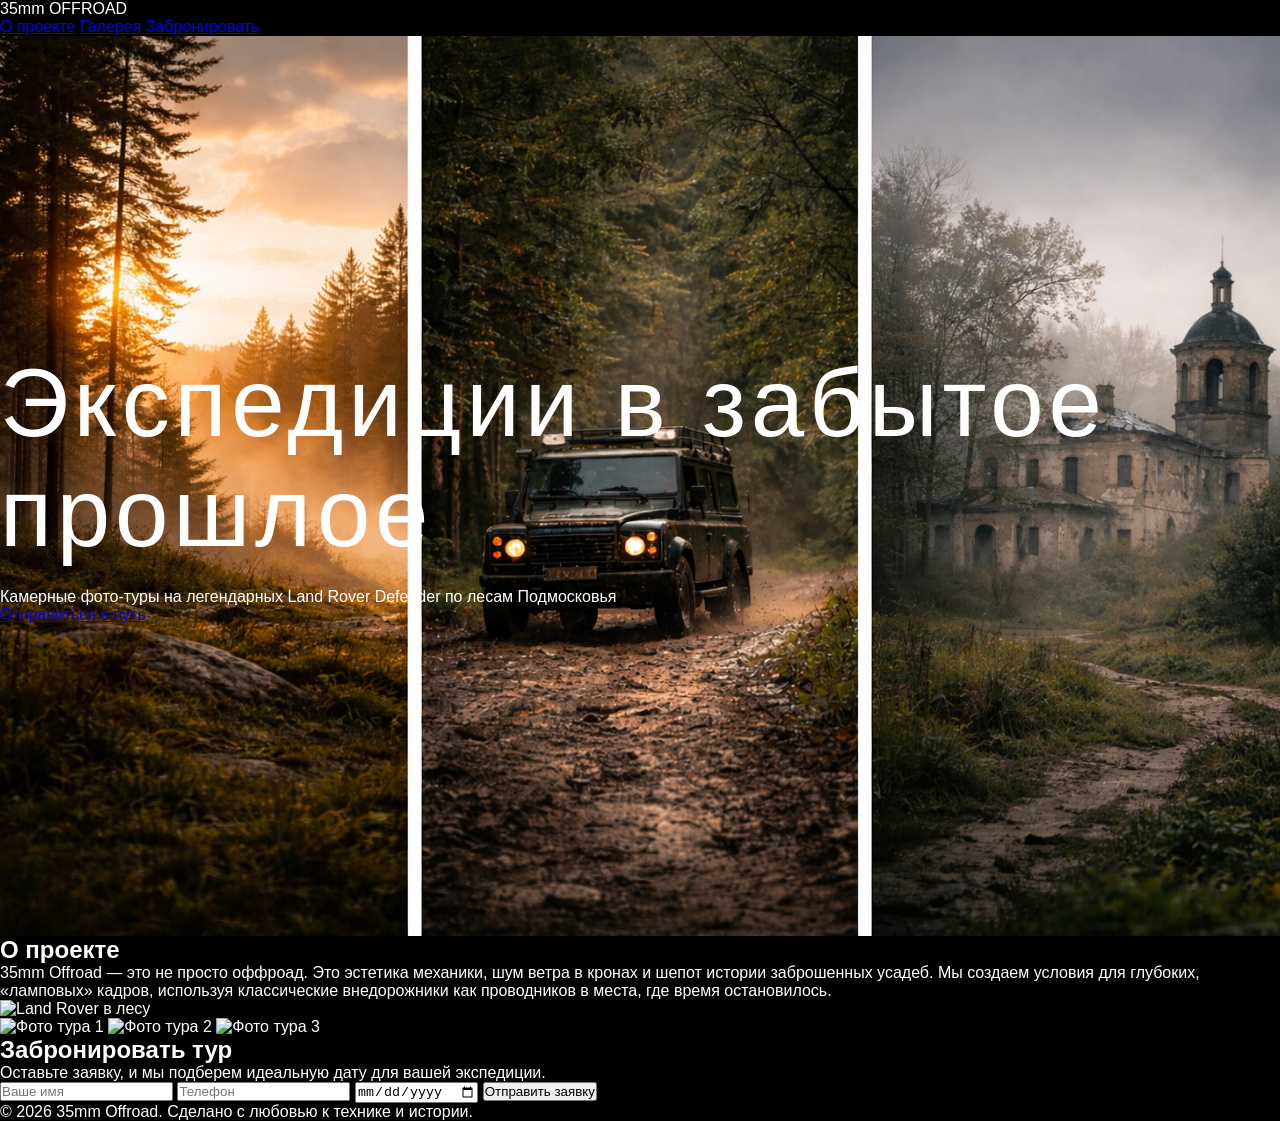
==== index.html @ 2b7187cc "Update index.html" ====
<!DOCTYPE html>
<html lang="ru">
<head>
    <meta charset="UTF-8">
    <meta name="viewport" content="width=device-width, initial-scale=1.0">
    <title>35mm Offroad — Камерные фото-экспедиции на Land Rover</title>
    <meta name="description" content="Уникальные фото-туры по заброшенным достопримечательностям Подмосковья на легендарных Land Rover Defender. Ламповые поездки и эстетика 35мм.">
    <meta name="keywords" content="джип-тур, Подмосковье, Land Rover Defender, фотосессия на природе, заброшенные усадьбы, 35mm offroad">
    <link rel="stylesheet" href="style.css">
    <link href="https://fonts.googleapis.com/css2?family=Playfair+Display:wght@700&family=Montserrat:wght@300;400;600&display=swap" rel="stylesheet">
</head>
<body>

    <header>
        <div class="logo">35mm OFFROAD</div>
        <nav>
            <a href="#about">О проекте</a>
            <a href="#gallery">Галерея</a>
            <a href="#booking" class="btn-small">Забронировать</a>
        </nav>
    </header>

    <section class="hero">
        <div class="clouds"></div>
        <div class="hero-content">
            <h1>Экспедиции в забытое прошлое</h1>
            <p>Камерные фото-туры на легендарных Land Rover Defender по лесам Подмосковья</p>
            <a href="#booking" class="btn-main">Отправиться в путь</a>
        </div>
    </section>

    <section id="about" class="about">
        <div class="container">
            <div class="about-text">
                <h2>О проекте</h2>
                <p>35mm Offroad — это не просто оффроад. Это эстетика механики, шум ветра в кронах и шепот истории заброшенных усадеб. Мы создаем условия для глубоких, «ламповых» кадров, используя классические внедорожники как проводников в места, где время остановилось.</p>
            </div>
            <div class="about-img">
                <img src="img/about.jpg" alt="Land Rover в лесу">
            </div>
        </div>
    </section>

    <section id="gallery" class="gallery">
        <img src="img/gallery1.jpg" alt="Фото тура 1">
        <img src="img/gallery2.jpg" alt="Фото тура 2">
        <img src="img/gallery3.jpg" alt="Фото тура 3">
    </section>

    <section id="booking" class="booking">
        <div class="booking-card">
            <h2>Забронировать тур</h2>
            <p>Оставьте заявку, и мы подберем идеальную дату для вашей экспедиции.</p>
            
            <form action="https://formsubmit.co/Defworks@mail.ru" method="POST">
                <input type="text" name="name" placeholder="Ваше имя" required>
                <input type="tel" name="phone" placeholder="Телефон" required>
                <input type="date" name="date" required>
                <button type="submit" class="btn-main">Отправить заявку</button>
            </form>
        </div>
    </section>

    <footer>
        <p>&copy; 2026 35mm Offroad. Сделано с любовью к технике и истории.</p>
    </footer>

</body>
</html>
---- style.css ----
* {
  margin: 0;
  padding: 0;
  box-sizing: border-box;
}

body {
  font-family: 'Inter', sans-serif;
  color: #fff;
  background: #000;
}

/* HERO */

.hero {
  position: relative;
  height: 100vh;
  background: url("hero.jpg") center / cover no-repeat;
  display: flex;
  align-items: center;
  justify-content: center;
  overflow: hidden;
}

/* затемнение + атмосфера */
.overlay {
  position: absolute;
  inset: 0;
  background: linear-gradient(
    to top,
    rgba(0,0,0,0.55),
    rgba(0,0,0,0.15)
  );
}

/* контент */

.content {
  position: relative;
  text-align: center;
  max-width: 800px;
  padding: 20px;
  animation: fadeIn 1.8s ease forwards;
}

h1 {
  font-size: clamp(48px, 8vw, 96px);
  font-weight: 400;
  letter-spacing: 0.05em;
  margin-bottom: 20px;
}

.subtitle {
  font-size: 18px;
  line-height: 1.5;
  opacity: 0.9;
  margin-bottom: 16px;
}

.micro {
  font-size: 14px;
  opacity: 0.75;
  letter-spacing: 0.05em;
  margin-bottom: 40px;
}

/* кнопка */

.btn {
  display: inline-block;
  padding: 14px 32px;
  border: 1px solid rgba(255,255,255,0.6);
  color: #fff;
  text-decoration: none;
  letter-spacing: 0.1em;
  font-size: 12px;
  transition: all 0.3s ease;
}

.btn:hover {
  background: #fff;
  color: #000;
}

/* анимации */

@keyframes fadeIn {
  from {
    opacity: 0;
    transform: translateY(12px);
  }
  to {
    opacity: 1;
    transform: translateY(0);
  }
}
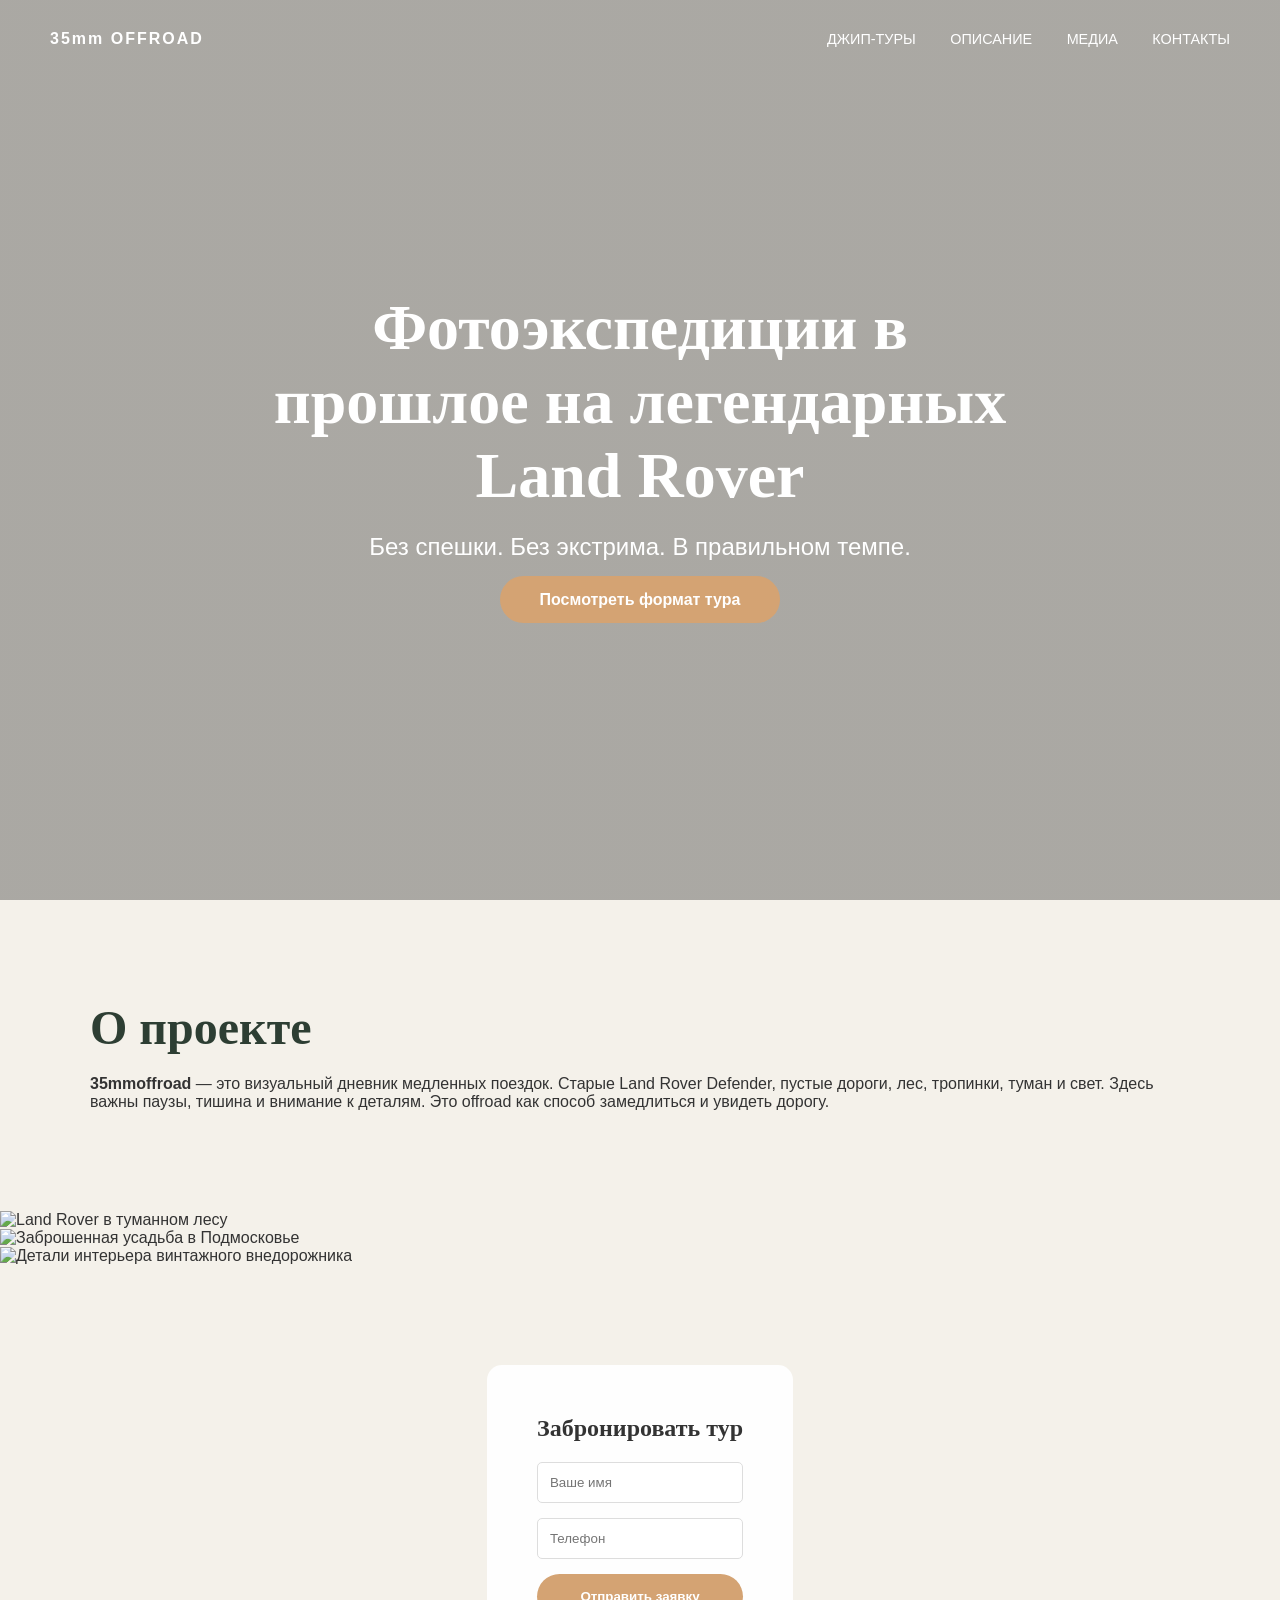
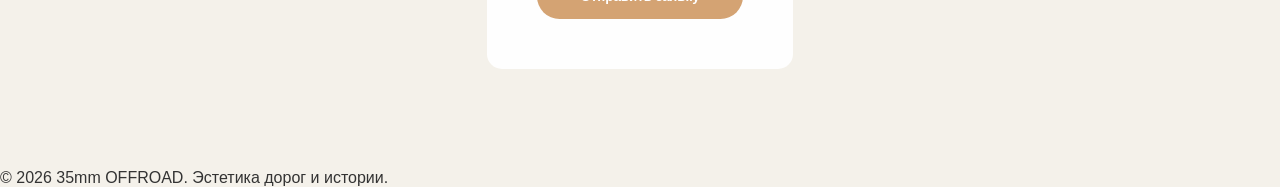
==== commit 8a4ad8f9: "Update index.html" ====
--- a/index.html
+++ b/index.html
@@ -3,9 +3,11 @@
 <head>
     <meta charset="UTF-8">
     <meta name="viewport" content="width=device-width, initial-scale=1.0">
-    <title>35mm Offroad — Камерные фото-экспедиции на Land Rover</title>
-    <meta name="description" content="Уникальные фото-туры по заброшенным достопримечательностям Подмосковья на легендарных Land Rover Defender. Ламповые поездки и эстетика 35мм.">
-    <meta name="keywords" content="джип-тур, Подмосковье, Land Rover Defender, фотосессия на природе, заброшенные усадьбы, 35mm offroad">
+    
+    <title>35mm Offroad — Авторские джип-туры и фотосессии в Подмосковье</title>
+    <meta name="description" content="Камерные путешествия на легендарных Land Rover Defender. Фото-экспедиции в прошлое, тишина и эстетика 35мм. Забронируйте свой тур.">
+    <meta name="keywords" content="джип-туры, Land Rover Defender, фотосессия на природе, заброшенные усадьбы, Подмосковье, 35mm offroad">
+    
     <link rel="stylesheet" href="style.css">
     <link href="https://fonts.googleapis.com/css2?family=Playfair+Display:wght@700&family=Montserrat:wght@300;400;600&display=swap" rel="stylesheet">
 </head>
@@ -14,55 +16,53 @@
     <header>
         <div class="logo">35mm OFFROAD</div>
         <nav>
-            <a href="#about">О проекте</a>
-            <a href="#gallery">Галерея</a>
-            <a href="#booking" class="btn-small">Забронировать</a>
+            <a href="#tours">Джип-туры</a>
+            <a href="#about">Описание</a>
+            <a href="#media">Медиа</a>
+            <a href="#contacts" class="btn-nav">Контакты</a>
         </nav>
     </header>
 
-    <section class="hero">
-        <div class="clouds"></div>
-        <div class="hero-content">
-            <h1>Экспедиции в забытое прошлое</h1>
-            <p>Камерные фото-туры на легендарных Land Rover Defender по лесам Подмосковья</p>
-            <a href="#booking" class="btn-main">Отправиться в путь</a>
-        </div>
-    </section>
+    <main>
+        <section id="tours" class="hero">
+            <div class="hero-content">
+                <h1>Фотоэкспедиции в прошлое на легендарных Land Rover</h1>
+                <p>Без спешки. Без экстрима. В правильном темпе.</p>
+                <a href="#contacts" class="btn-main">Посмотреть формат тура</a>
+            </div>
+        </section>
 
-    <section id="about" class="about">
-        <div class="container">
-            <div class="about-text">
-                <h2>О проекте</h2>
-                <p>35mm Offroad — это не просто оффроад. Это эстетика механики, шум ветра в кронах и шепот истории заброшенных усадеб. Мы создаем условия для глубоких, «ламповых» кадров, используя классические внедорожники как проводников в места, где время остановилось.</p>
+        <section id="about" class="about">
+            <div class="container">
+                <div class="about-text">
+                    <h2>О проекте</h2>
+                    <p><strong>35mmoffroad</strong> — это визуальный дневник медленных поездок. Старые Land Rover Defender, пустые дороги, лес, тропинки, туман и свет. Здесь важны паузы, тишина и внимание к деталям. Это offroad как способ замедлиться и увидеть дорогу.</p>
+                </div>
             </div>
-            <div class="about-img">
-                <img src="img/about.jpg" alt="Land Rover в лесу">
+        </section>
+
+        <section id="media" class="gallery">
+            <div class="film-strip">
+                <div class="frame"><img src="img/gallery1.jpg" alt="Land Rover в туманном лесу"></div>
+                <div class="frame"><img src="img/gallery2.jpg" alt="Заброшенная усадьба в Подмосковье"></div>
+                <div class="frame"><img src="img/gallery3.jpg" alt="Детали интерьера винтажного внедорожника"></div>
             </div>
-        </div>
-    </section>
+        </section>
 
-    <section id="gallery" class="gallery">
-        <img src="img/gallery1.jpg" alt="Фото тура 1">
-        <img src="img/gallery2.jpg" alt="Фото тура 2">
-        <img src="img/gallery3.jpg" alt="Фото тура 3">
-    </section>
-
-    <section id="booking" class="booking">
-        <div class="booking-card">
-            <h2>Забронировать тур</h2>
-            <p>Оставьте заявку, и мы подберем идеальную дату для вашей экспедиции.</p>
-            
-            <form action="https://formsubmit.co/Defworks@mail.ru" method="POST">
-                <input type="text" name="name" placeholder="Ваше имя" required>
-                <input type="tel" name="phone" placeholder="Телефон" required>
-                <input type="date" name="date" required>
-                <button type="submit" class="btn-main">Отправить заявку</button>
-            </form>
-        </div>
-    </section>
+        <section id="contacts" class="booking">
+            <div class="booking-card">
+                <h2>Забронировать тур</h2>
+                <form action="https://formsubmit.co/Defworks@mail.ru" method="POST">
+                    <input type="text" name="name" placeholder="Ваше имя" required>
+                    <input type="tel" name="phone" placeholder="Телефон" required>
+                    <button type="submit" class="btn-main">Отправить заявку</button>
+                </form>
+            </div>
+        </section>
+    </main>
 
     <footer>
-        <p>&copy; 2026 35mm Offroad. Сделано с любовью к технике и истории.</p>
+        <p>&copy; 2026 35mm OFFROAD. Эстетика дорог и истории.</p>
     </footer>
 
 </body>
--- a/style.css
+++ b/style.css
@@ -1,96 +1,97 @@
-* {
-  margin: 0;
-  padding: 0;
-  box-sizing: border-box;
+:root {
+    --dark-green: #2d3e33;
+    --gold: #d4a373;
+    --light-beige: #f4f1ea;
+    --text-color: #333;
 }
 
-body {
-  font-family: 'Inter', sans-serif;
-  color: #fff;
-  background: #000;
+* { margin: 0; padding: 0; box-sizing: border-box; }
+body { font-family: 'Montserrat', sans-serif; color: var(--text-color); background: var(--light-beige); scroll-behavior: smooth; }
+
+h1, h2 { font-family: 'Playfair Display', serif; }
+
+/* Анимация облаков */
+@keyframes moveClouds {
+    from { background-position: 0 0; }
+    to { background-position: 1000px 0; }
 }
 
-/* HERO */
-
+/* Hero Section */
 .hero {
-  position: relative;
-  height: 100vh;
-  background: url("hero.jpg") center / cover no-repeat;
-  display: flex;
-  align-items: center;
-  justify-content: center;
-  overflow: hidden;
+    height: 100vh;
+    background: linear-gradient(rgba(0,0,0,0.3), rgba(0,0,0,0.3)), url('img/hero.jpg') no-repeat center center/cover;
+    display: flex;
+    align-items: center;
+    justify-content: center;
+    text-align: center;
+    color: white;
+    position: relative;
+    overflow: hidden;
 }
 
-/* затемнение + атмосфера */
-.overlay {
-  position: absolute;
-  inset: 0;
-  background: linear-gradient(
-    to top,
-    rgba(0,0,0,0.55),
-    rgba(0,0,0,0.15)
-  );
+.clouds {
+    position: absolute;
+    top: 0; left: 0; width: 100%; height: 100%;
+    background: url('https://www.transparenttextures.com/patterns/clouds.png') repeat;
+    opacity: 0.3;
+    animation: moveClouds 60s linear infinite;
 }
 
-/* контент */
+.hero-content { z-index: 2; max-width: 800px; padding: 20px; }
+.hero h1 { font-size: 4rem; margin-bottom: 20px; }
+.hero p { font-size: 1.5rem; margin-bottom: 30px; font-weight: 300; }
 
-.content {
-  position: relative;
-  text-align: center;
-  max-width: 800px;
-  padding: 20px;
-  animation: fadeIn 1.8s ease forwards;
+/* Кнопки */
+.btn-main {
+    background: var(--gold);
+    color: white;
+    padding: 15px 40px;
+    text-decoration: none;
+    border-radius: 50px;
+    font-weight: 600;
+    transition: 0.3s;
+    border: none;
+    cursor: pointer;
 }
+.btn-main:hover { background: #bc8a5f; transform: translateY(-3px); }
 
-h1 {
-  font-size: clamp(48px, 8vw, 96px);
-  font-weight: 400;
-  letter-spacing: 0.05em;
-  margin-bottom: 20px;
+/* О проекте */
+.about { padding: 100px 20px; }
+.container { max-width: 1100px; margin: auto; display: flex; align-items: center; gap: 50px; }
+.about-text { flex: 1; }
+.about-text h2 { font-size: 3rem; margin-bottom: 20px; color: var(--dark-green); }
+.about-img img { width: 100%; border-radius: 10px; box-shadow: 0 20px 40px rgba(0,0,0,0.1); }
+
+/* Галерея без рамок */
+.gallery { display: flex; flex-wrap: wrap; }
+.gallery img { width: 33.33%; height: 400px; object-fit: cover; transition: 0.5s; filter: grayscale(20%); }
+.gallery img:hover { filter: grayscale(0%); transform: scale(1.02); z-index: 10; }
+
+/* Бронирование */
+.booking { 
+    padding: 100px 20px; 
+    background: url('img/hero.jpg') no-repeat center center/cover; 
+    display: flex; justify-content: center;
 }
+.booking-card { 
+    background: rgba(255, 255, 255, 0.95); 
+    padding: 50px; 
+    border-radius: 15px; 
+    max-width: 500px; 
+    text-align: center;
+}
+form { display: flex; flex-direction: column; gap: 15px; margin-top: 20px; }
+input { padding: 12px; border: 1px solid #ddd; border-radius: 5px; font-family: inherit; }
 
-.subtitle {
-  font-size: 18px;
-  line-height: 1.5;
-  opacity: 0.9;
-  margin-bottom: 16px;
+header {
+    position: absolute; top: 0; width: 100%; padding: 30px 50px;
+    display: flex; justify-content: space-between; align-items: center; z-index: 100;
 }
+header .logo { font-weight: 700; color: white; letter-spacing: 2px; }
+header nav a { color: white; text-decoration: none; margin-left: 30px; font-size: 0.9rem; text-transform: uppercase; }
 
-.micro {
-  font-size: 14px;
-  opacity: 0.75;
-  letter-spacing: 0.05em;
-  margin-bottom: 40px;
+@media (max-width: 768px) {
+    .container { flex-direction: column; }
+    .gallery img { width: 100%; }
+    .hero h1 { font-size: 2.5rem; }
 }
-
-/* кнопка */
-
-.btn {
-  display: inline-block;
-  padding: 14px 32px;
-  border: 1px solid rgba(255,255,255,0.6);
-  color: #fff;
-  text-decoration: none;
-  letter-spacing: 0.1em;
-  font-size: 12px;
-  transition: all 0.3s ease;
-}
-
-.btn:hover {
-  background: #fff;
-  color: #000;
-}
-
-/* анимации */
-
-@keyframes fadeIn {
-  from {
-    opacity: 0;
-    transform: translateY(12px);
-  }
-  to {
-    opacity: 1;
-    transform: translateY(0);
-  }
-}
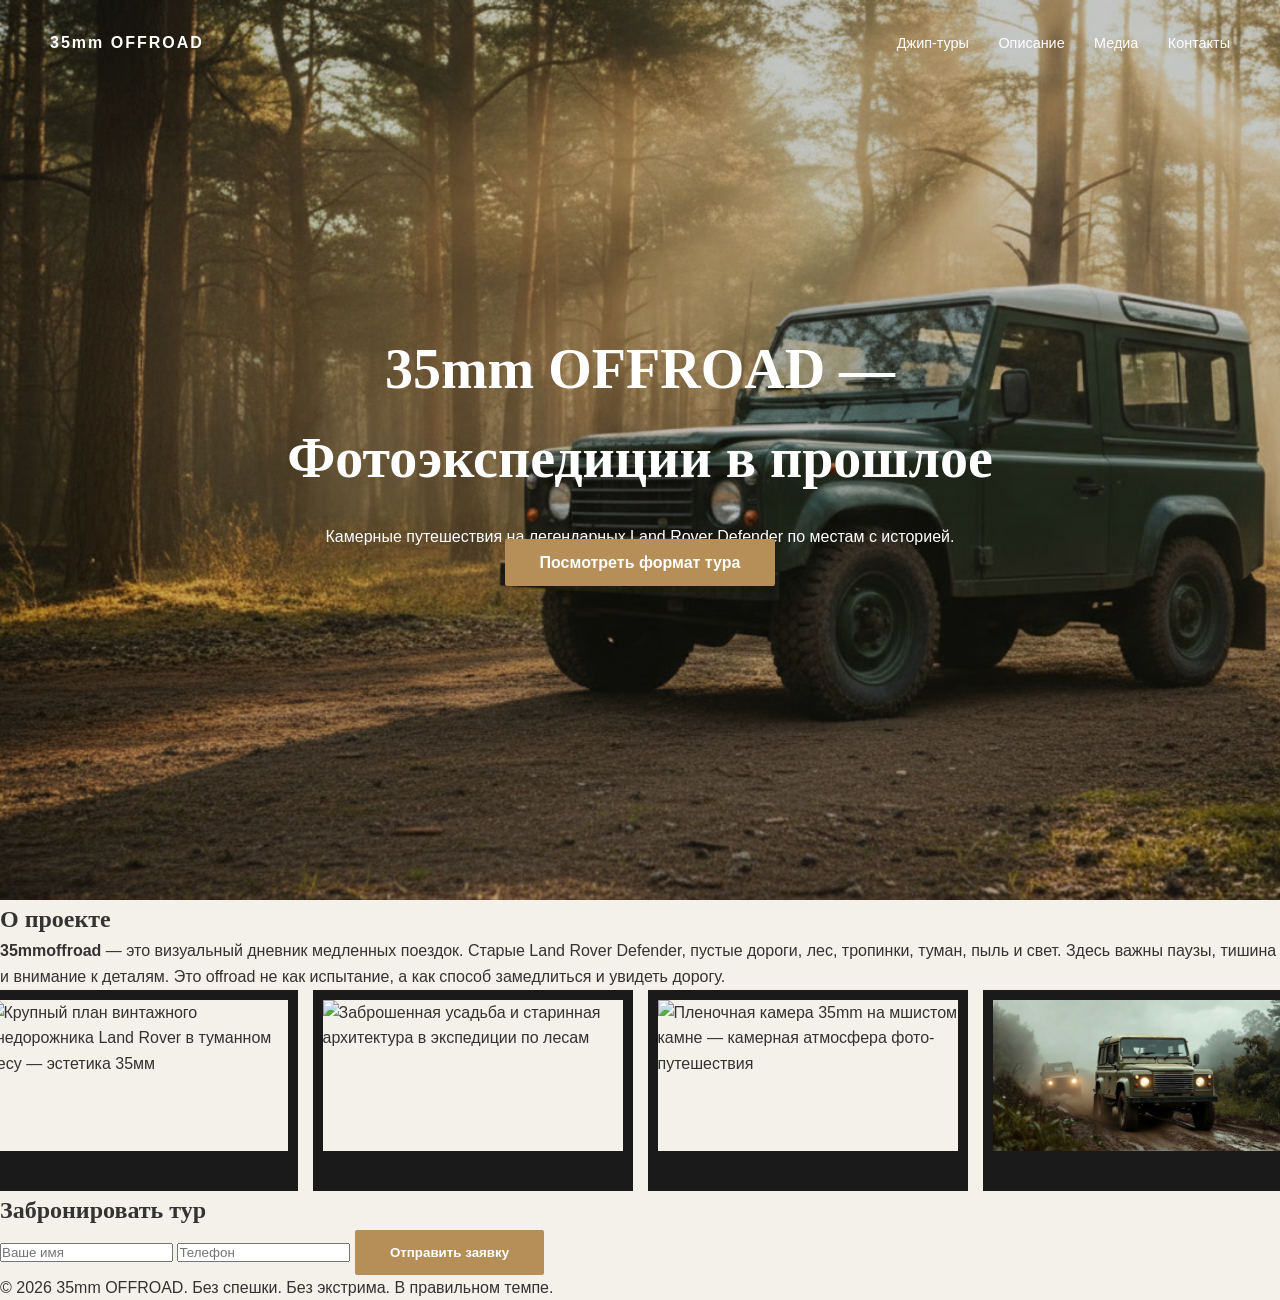
==== commit 9528e790: "Update index.html" ====
--- a/index.html
+++ b/index.html
@@ -4,12 +4,12 @@
     <meta charset="UTF-8">
     <meta name="viewport" content="width=device-width, initial-scale=1.0">
     
-    <title>35mm Offroad — Авторские джип-туры и фотосессии в Подмосковье</title>
-    <meta name="description" content="Камерные путешествия на легендарных Land Rover Defender. Фото-экспедиции в прошлое, тишина и эстетика 35мм. Забронируйте свой тур.">
-    <meta name="keywords" content="джип-туры, Land Rover Defender, фотосессия на природе, заброшенные усадьбы, Подмосковье, 35mm offroad">
+    <title>35mm OFFROAD — Авторские фото-экспедиции на Land Rover в Подмосковье</title>
+    <meta name="description" content="Уникальные джип-туры на классических Land Rover Defender. Исследуйте заброшенные усадьбы и леса Подмосковья в эстетике 35мм. Без экстрима, только тишина и история.">
+    <meta name="keywords" content="джип-тур, Land Rover Defender, фотосессия на природе, 35mm offroad, заброшенные места Подмосковья, экспедиция">
     
+    <link href="https://fonts.googleapis.com/css2?family=Playfair+Display:wght@700&family=Montserrat:wght@300;400;600&display=swap" rel="stylesheet">
     <link rel="stylesheet" href="style.css">
-    <link href="https://fonts.googleapis.com/css2?family=Playfair+Display:wght@700&family=Montserrat:wght@300;400;600&display=swap" rel="stylesheet">
 </head>
 <body>
 
@@ -25,9 +25,10 @@
 
     <main>
         <section id="tours" class="hero">
+            <div class="hero-overlay"></div>
             <div class="hero-content">
-                <h1>Фотоэкспедиции в прошлое на легендарных Land Rover</h1>
-                <p>Без спешки. Без экстрима. В правильном темпе.</p>
+                <h1>35mm OFFROAD — Фотоэкспедиции в прошлое</h1>
+                <p>Камерные путешествия на легендарных Land Rover Defender по местам с историей.</p>
                 <a href="#contacts" class="btn-main">Посмотреть формат тура</a>
             </div>
         </section>
@@ -36,16 +37,25 @@
             <div class="container">
                 <div class="about-text">
                     <h2>О проекте</h2>
-                    <p><strong>35mmoffroad</strong> — это визуальный дневник медленных поездок. Старые Land Rover Defender, пустые дороги, лес, тропинки, туман и свет. Здесь важны паузы, тишина и внимание к деталям. Это offroad как способ замедлиться и увидеть дорогу.</p>
+                    <p><strong>35mmoffroad</strong> — это визуальный дневник медленных поездок. Старые Land Rover Defender, пустые дороги, лес, тропинки, туман, пыль и свет. Здесь важны паузы, тишина и внимание к деталям. Это offroad не как испытание, а как способ замедлиться и увидеть дорогу.</p>
                 </div>
             </div>
         </section>
 
-        <section id="media" class="gallery">
+        <section id="media" class="gallery-section">
             <div class="film-strip">
-                <div class="frame"><img src="img/gallery1.jpg" alt="Land Rover в туманном лесу"></div>
-                <div class="frame"><img src="img/gallery2.jpg" alt="Заброшенная усадьба в Подмосковье"></div>
-                <div class="frame"><img src="img/gallery3.jpg" alt="Детали интерьера винтажного внедорожника"></div>
+                <div class="frame">
+                    <img src="img/gallery1.jpg" alt="Крупный план винтажного внедорожника Land Rover в туманном лесу — эстетика 35мм">
+                </div>
+                <div class="frame">
+                    <img src="img/gallery2.jpg" alt="Заброшенная усадьба и старинная архитектура в экспедиции по лесам">
+                </div>
+                <div class="frame">
+                    <img src="img/gallery3.jpg" alt="Пленочная камера 35mm на мшистом камне — камерная атмосфера фото-путешествия">
+                </div>
+                <div class="frame">
+                    <img src="img/gallery4.jpg" alt="Экспедиционный Land Rover Defender на фоне руин старой церкви">
+                </div>
             </div>
         </section>
 
@@ -62,7 +72,7 @@
     </main>
 
     <footer>
-        <p>&copy; 2026 35mm OFFROAD. Эстетика дорог и истории.</p>
+        <p>&copy; 2026 35mm OFFROAD. Без спешки. Без экстрима. В правильном темпе.</p>
     </footer>
 
 </body>
--- a/style.css
+++ b/style.css
@@ -1,97 +1,56 @@
 :root {
     --dark-green: #2d3e33;
-    --gold: #d4a373;
-    --light-beige: #f4f1ea;
-    --text-color: #333;
+    --gold: #b58e58;
+    --beige: #f4f1ea;
 }
 
 * { margin: 0; padding: 0; box-sizing: border-box; }
-body { font-family: 'Montserrat', sans-serif; color: var(--text-color); background: var(--light-beige); scroll-behavior: smooth; }
+body { font-family: 'Montserrat', sans-serif; background: var(--beige); color: #333; line-height: 1.6; }
 
 h1, h2 { font-family: 'Playfair Display', serif; }
 
-/* Анимация облаков */
-@keyframes moveClouds {
-    from { background-position: 0 0; }
-    to { background-position: 1000px 0; }
+/* Шапка */
+header {
+    padding: 30px 50px;
+    display: flex; justify-content: space-between; align-items: center;
+    position: absolute; width: 100%; z-index: 10;
 }
+header .logo { color: white; font-weight: 700; letter-spacing: 2px; }
+nav a { color: white; text-decoration: none; margin-left: 25px; font-size: 0.9rem; transition: 0.3s; }
+nav a:hover { color: var(--gold); }
 
-/* Hero Section */
+/* Главный экран */
 .hero {
     height: 100vh;
-    background: linear-gradient(rgba(0,0,0,0.3), rgba(0,0,0,0.3)), url('img/hero.jpg') no-repeat center center/cover;
-    display: flex;
-    align-items: center;
-    justify-content: center;
-    text-align: center;
-    color: white;
-    position: relative;
-    overflow: hidden;
+    background: linear-gradient(rgba(0,0,0,0.2), rgba(0,0,0,0.2)), url('img/hero.jpg') no-repeat center center/cover;
+    display: flex; align-items: center; justify-content: center;
+    text-align: center; color: white;
 }
+.hero h1 { font-size: 3.5rem; max-width: 800px; margin-bottom: 20px; animation: fadeIn 2s ease-in; }
 
-.clouds {
-    position: absolute;
-    top: 0; left: 0; width: 100%; height: 100%;
-    background: url('https://www.transparenttextures.com/patterns/clouds.png') repeat;
-    opacity: 0.3;
-    animation: moveClouds 60s linear infinite;
+/* Анимация появления */
+@keyframes fadeIn {
+    from { opacity: 0; transform: translateY(20px); }
+    to { opacity: 1; transform: translateY(0); }
 }
-
-.hero-content { z-index: 2; max-width: 800px; padding: 20px; }
-.hero h1 { font-size: 4rem; margin-bottom: 20px; }
-.hero p { font-size: 1.5rem; margin-bottom: 30px; font-weight: 300; }
 
 /* Кнопки */
 .btn-main {
     background: var(--gold);
-    color: white;
-    padding: 15px 40px;
-    text-decoration: none;
-    border-radius: 50px;
-    font-weight: 600;
-    transition: 0.3s;
-    border: none;
-    cursor: pointer;
+    padding: 15px 35px;
+    color: white; text-decoration: none;
+    border-radius: 2px; font-weight: 600;
+    transition: 0.3s; border: none; cursor: pointer;
 }
-.btn-main:hover { background: #bc8a5f; transform: translateY(-3px); }
+.btn-main:hover { background: #967445; box-shadow: 0 5px 15px rgba(0,0,0,0.2); }
 
-/* О проекте */
-.about { padding: 100px 20px; }
-.container { max-width: 1100px; margin: auto; display: flex; align-items: center; gap: 50px; }
-.about-text { flex: 1; }
-.about-text h2 { font-size: 3rem; margin-bottom: 20px; color: var(--dark-green); }
-.about-img img { width: 100%; border-radius: 10px; box-shadow: 0 20px 40px rgba(0,0,0,0.1); }
-
-/* Галерея без рамок */
-.gallery { display: flex; flex-wrap: wrap; }
-.gallery img { width: 33.33%; height: 400px; object-fit: cover; transition: 0.5s; filter: grayscale(20%); }
-.gallery img:hover { filter: grayscale(0%); transform: scale(1.02); z-index: 10; }
-
-/* Бронирование */
-.booking { 
-    padding: 100px 20px; 
-    background: url('img/hero.jpg') no-repeat center center/cover; 
-    display: flex; justify-content: center;
+/* Галерея-пленка */
+.gallery { padding: 80px 0; background: #e8e4da; overflow-x: auto; }
+.film-strip { display: flex; justify-content: center; gap: 15px; }
+.frame { 
+    border: 10px solid #1a1a1a; 
+    border-bottom: 40px solid #1a1a1a; 
+    transition: 0.5s;
 }
-.booking-card { 
-    background: rgba(255, 255, 255, 0.95); 
-    padding: 50px; 
-    border-radius: 15px; 
-    max-width: 500px; 
-    text-align: center;
-}
-form { display: flex; flex-direction: column; gap: 15px; margin-top: 20px; }
-input { padding: 12px; border: 1px solid #ddd; border-radius: 5px; font-family: inherit; }
-
-header {
-    position: absolute; top: 0; width: 100%; padding: 30px 50px;
-    display: flex; justify-content: space-between; align-items: center; z-index: 100;
-}
-header .logo { font-weight: 700; color: white; letter-spacing: 2px; }
-header nav a { color: white; text-decoration: none; margin-left: 30px; font-size: 0.9rem; text-transform: uppercase; }
-
-@media (max-width: 768px) {
-    .container { flex-direction: column; }
-    .gallery img { width: 100%; }
-    .hero h1 { font-size: 2.5rem; }
-}
+.frame:hover { transform: scale(1.05) rotate(1deg); }
+.frame img { width: 300px; display: block; }
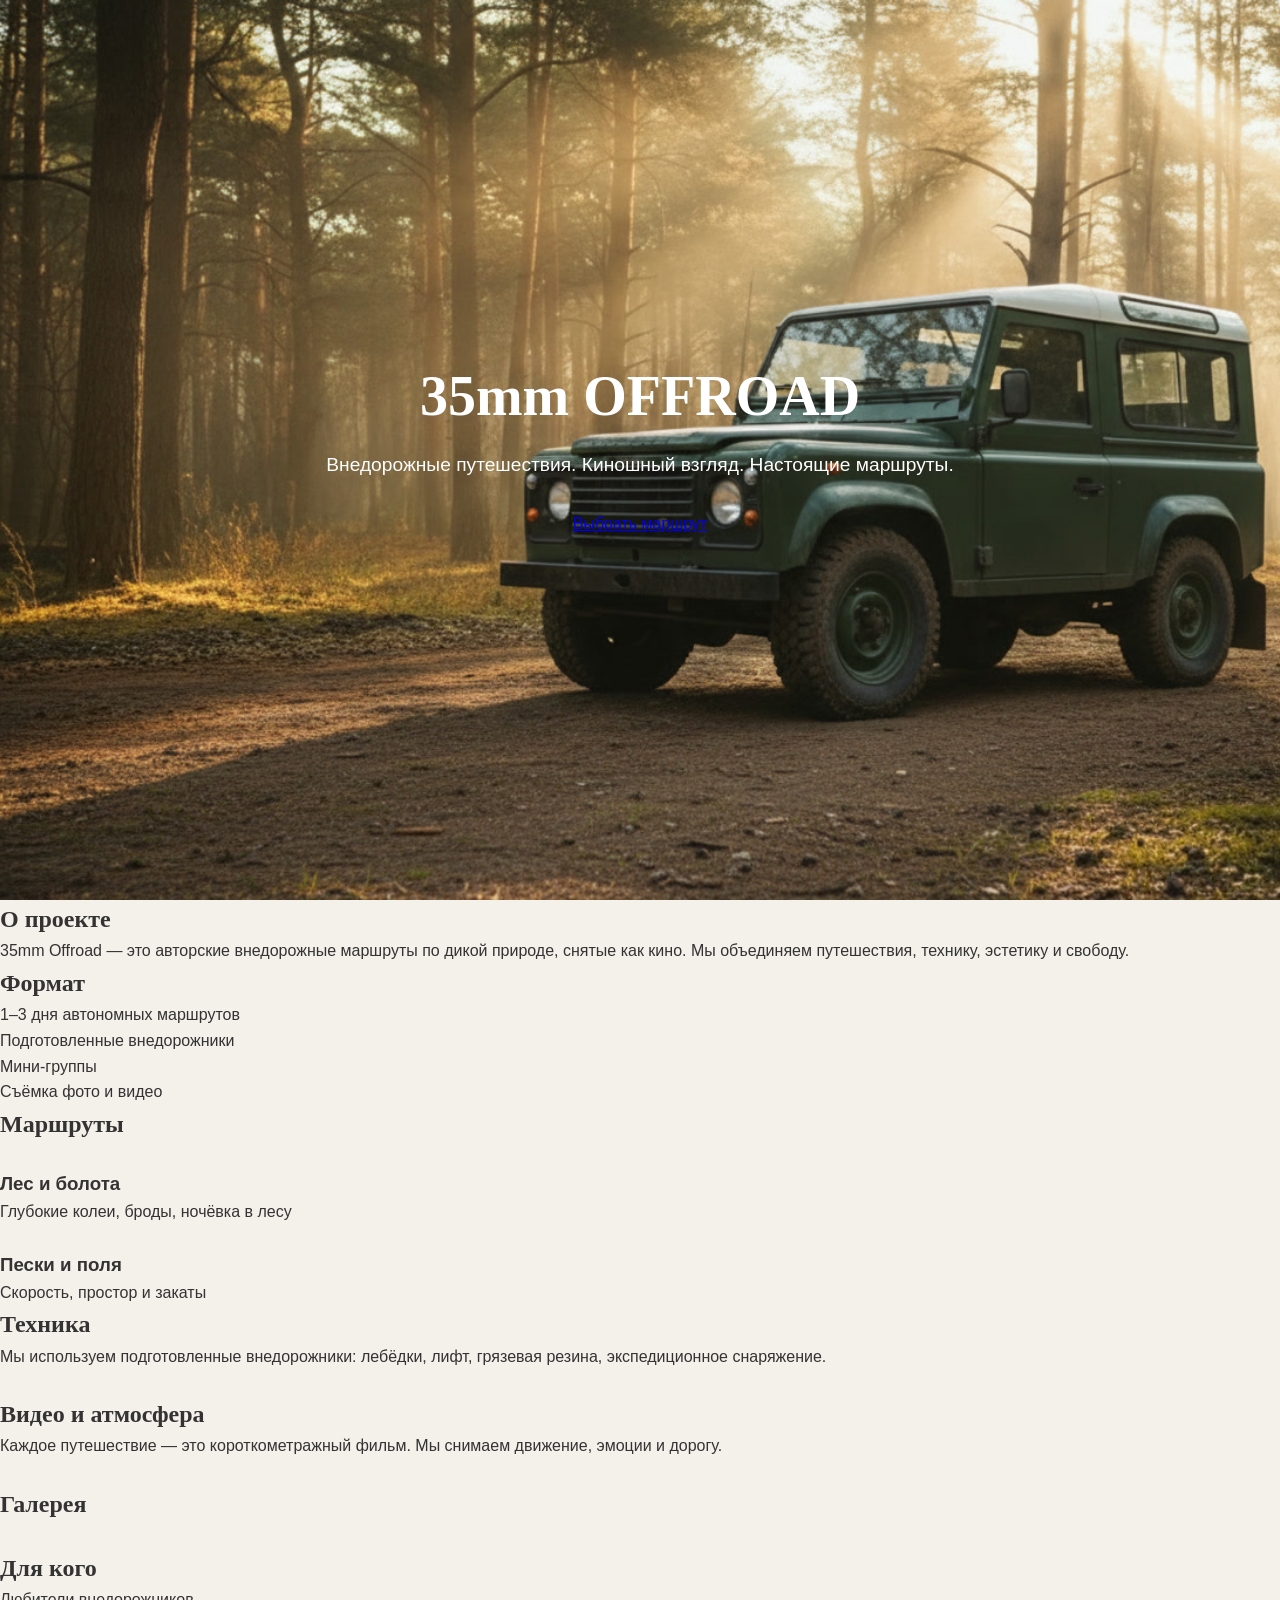
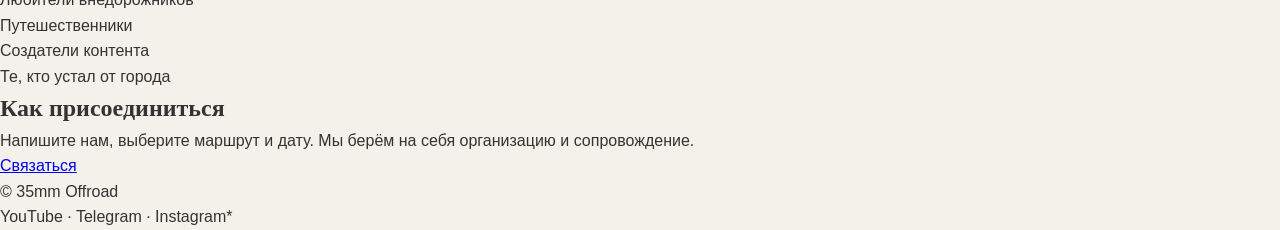
==== commit 3171cb88: "1 Update index.html" ====
--- a/index.html
+++ b/index.html
@@ -2,78 +2,116 @@
 <html lang="ru">
 <head>
     <meta charset="UTF-8">
+    <title>35mm Offroad</title>
     <meta name="viewport" content="width=device-width, initial-scale=1.0">
-    
-    <title>35mm OFFROAD — Авторские фото-экспедиции на Land Rover в Подмосковье</title>
-    <meta name="description" content="Уникальные джип-туры на классических Land Rover Defender. Исследуйте заброшенные усадьбы и леса Подмосковья в эстетике 35мм. Без экстрима, только тишина и история.">
-    <meta name="keywords" content="джип-тур, Land Rover Defender, фотосессия на природе, 35mm offroad, заброшенные места Подмосковья, экспедиция">
-    
-    <link href="https://fonts.googleapis.com/css2?family=Playfair+Display:wght@700&family=Montserrat:wght@300;400;600&display=swap" rel="stylesheet">
     <link rel="stylesheet" href="style.css">
 </head>
 <body>
 
-    <header>
-        <div class="logo">35mm OFFROAD</div>
-        <nav>
-            <a href="#tours">Джип-туры</a>
-            <a href="#about">Описание</a>
-            <a href="#media">Медиа</a>
-            <a href="#contacts" class="btn-nav">Контакты</a>
-        </nav>
-    </header>
+<!-- 1. Hero -->
+<section class="hero">
+    <div class="overlay">
+        <h1>35mm OFFROAD</h1>
+        <p>Внедорожные путешествия. Киношный взгляд. Настоящие маршруты.</p>
+        <a href="#tours" class="btn">Выбрать маршрут</a>
+    </div>
+</section>
 
-    <main>
-        <section id="tours" class="hero">
-            <div class="hero-overlay"></div>
-            <div class="hero-content">
-                <h1>35mm OFFROAD — Фотоэкспедиции в прошлое</h1>
-                <p>Камерные путешествия на легендарных Land Rover Defender по местам с историей.</p>
-                <a href="#contacts" class="btn-main">Посмотреть формат тура</a>
-            </div>
-        </section>
+<!-- 2. О проекте -->
+<section class="section about">
+    <div class="content">
+        <h2>О проекте</h2>
+        <p>
+            35mm Offroad — это авторские внедорожные маршруты по дикой природе,
+            снятые как кино. Мы объединяем путешествия, технику, эстетику и свободу.
+        </p>
+    </div>
+</section>
 
-        <section id="about" class="about">
-            <div class="container">
-                <div class="about-text">
-                    <h2>О проекте</h2>
-                    <p><strong>35mmoffroad</strong> — это визуальный дневник медленных поездок. Старые Land Rover Defender, пустые дороги, лес, тропинки, туман, пыль и свет. Здесь важны паузы, тишина и внимание к деталям. Это offroad не как испытание, а как способ замедлиться и увидеть дорогу.</p>
-                </div>
-            </div>
-        </section>
+<!-- 3. Формат путешествий -->
+<section class="section format">
+    <h2>Формат</h2>
+    <div class="cards">
+        <div class="card">1–3 дня автономных маршрутов</div>
+        <div class="card">Подготовленные внедорожники</div>
+        <div class="card">Мини-группы</div>
+        <div class="card">Съёмка фото и видео</div>
+    </div>
+</section>
 
-        <section id="media" class="gallery-section">
-            <div class="film-strip">
-                <div class="frame">
-                    <img src="img/gallery1.jpg" alt="Крупный план винтажного внедорожника Land Rover в туманном лесу — эстетика 35мм">
-                </div>
-                <div class="frame">
-                    <img src="img/gallery2.jpg" alt="Заброшенная усадьба и старинная архитектура в экспедиции по лесам">
-                </div>
-                <div class="frame">
-                    <img src="img/gallery3.jpg" alt="Пленочная камера 35mm на мшистом камне — камерная атмосфера фото-путешествия">
-                </div>
-                <div class="frame">
-                    <img src="img/gallery4.jpg" alt="Экспедиционный Land Rover Defender на фоне руин старой церкви">
-                </div>
-            </div>
-        </section>
+<!-- 4. Маршруты -->
+<section class="section tours" id="tours">
+    <h2>Маршруты</h2>
+    <div class="cards">
+        <div class="card image-card">
+            <img src="images/tour1.jpg" alt="">
+            <h3>Лес и болота</h3>
+            <p>Глубокие колеи, броды, ночёвка в лесу</p>
+        </div>
+        <div class="card image-card">
+            <img src="images/tour2.jpg" alt="">
+            <h3>Пески и поля</h3>
+            <p>Скорость, простор и закаты</p>
+        </div>
+    </div>
+</section>
 
-        <section id="contacts" class="booking">
-            <div class="booking-card">
-                <h2>Забронировать тур</h2>
-                <form action="https://formsubmit.co/Defworks@mail.ru" method="POST">
-                    <input type="text" name="name" placeholder="Ваше имя" required>
-                    <input type="tel" name="phone" placeholder="Телефон" required>
-                    <button type="submit" class="btn-main">Отправить заявку</button>
-                </form>
-            </div>
-        </section>
-    </main>
+<!-- 5. Техника -->
+<section class="section gear">
+    <h2>Техника</h2>
+    <p>
+        Мы используем подготовленные внедорожники: лебёдки, лифт,
+        грязевая резина, экспедиционное снаряжение.
+    </p>
+    <img src="images/gear.jpg" alt="">
+</section>
 
-    <footer>
-        <p>&copy; 2026 35mm OFFROAD. Без спешки. Без экстрима. В правильном темпе.</p>
-    </footer>
+<!-- 6. Видео -->
+<section class="section video">
+    <h2>Видео и атмосфера</h2>
+    <p>
+        Каждое путешествие — это короткометражный фильм.
+        Мы снимаем движение, эмоции и дорогу.
+    </p>
+    <img src="images/video.jpg" alt="">
+</section>
+
+<!-- 7. Галерея -->
+<section class="section gallery">
+    <h2>Галерея</h2>
+    <div class="gallery-grid">
+        <img src="images/gallery1.jpg" alt="">
+        <img src="images/gallery2.jpg" alt="">
+        <img src="images/gallery3.jpg" alt="">
+    </div>
+</section>
+
+<!-- 8. Для кого -->
+<section class="section audience">
+    <h2>Для кого</h2>
+    <ul>
+        <li>Любители внедорожников</li>
+        <li>Путешественники</li>
+        <li>Создатели контента</li>
+        <li>Те, кто устал от города</li>
+    </ul>
+</section>
+
+<!-- 9. Как присоединиться -->
+<section class="section join">
+    <h2>Как присоединиться</h2>
+    <p>
+        Напишите нам, выберите маршрут и дату.
+        Мы берём на себя организацию и сопровождение.
+    </p>
+    <a href="#" class="btn">Связаться</a>
+</section>
+
+<!-- 10. Футер -->
+<footer class="footer">
+    <p>© 35mm Offroad</p>
+    <p>YouTube · Telegram · Instagram*</p>
+</footer>
 
 </body>
 </html>
--- a/style.css
+++ b/style.css
@@ -5,52 +5,126 @@
 }
 
 * { margin: 0; padding: 0; box-sizing: border-box; }
-body { font-family: 'Montserrat', sans-serif; background: var(--beige); color: #333; line-height: 1.6; }
+body { 
+    font-family: 'Montserrat', sans-serif; 
+    background: var(--beige); 
+    color: #333; 
+    line-height: 1.6; 
+    overflow-x: hidden;
+}
 
 h1, h2 { font-family: 'Playfair Display', serif; }
 
-/* Шапка */
+/* Исправленная шапка */
 header {
-    padding: 30px 50px;
-    display: flex; justify-content: space-between; align-items: center;
-    position: absolute; width: 100%; z-index: 10;
+    position: fixed; /* Чтобы меню не уезжало */
+    top: 0;
+    width: 100%;
+    padding: 25px 50px;
+    display: flex;
+    justify-content: space-between;
+    align-items: center;
+    z-index: 1000; /* Самый верхний слой */
+    background: linear-gradient(to bottom, rgba(0,0,0,0.6), transparent);
 }
-header .logo { color: white; font-weight: 700; letter-spacing: 2px; }
-nav a { color: white; text-decoration: none; margin-left: 25px; font-size: 0.9rem; transition: 0.3s; }
+
+header .logo { color: white; font-weight: 700; letter-spacing: 2px; font-size: 1.2rem; }
+
+nav a { 
+    color: white; 
+    text-decoration: none; 
+    margin-left: 20px; 
+    font-size: 0.85rem; 
+    text-transform: uppercase;
+    transition: 0.3s;
+}
+
 nav a:hover { color: var(--gold); }
 
-/* Главный экран */
+/* Исправленный Hero-блок */
 .hero {
     height: 100vh;
-    background: linear-gradient(rgba(0,0,0,0.2), rgba(0,0,0,0.2)), url('img/hero.jpg') no-repeat center center/cover;
-    display: flex; align-items: center; justify-content: center;
-    text-align: center; color: white;
-}
-.hero h1 { font-size: 3.5rem; max-width: 800px; margin-bottom: 20px; animation: fadeIn 2s ease-in; }
-
-/* Анимация появления */
-@keyframes fadeIn {
-    from { opacity: 0; transform: translateY(20px); }
-    to { opacity: 1; transform: translateY(0); }
+    position: relative;
+    display: flex;
+    align-items: center;
+    justify-content: center;
+    text-align: center;
+    color: white;
+    background: url('img/hero.jpg') no-repeat center center/cover;
 }
 
-/* Кнопки */
+/* Затемнение фона, чтобы текст читался лучше */
+.hero-overlay {
+    position: absolute;
+    top: 0; left: 0; width: 100%; height: 100%;
+    background: rgba(0, 0, 0, 0.3);
+}
+
+.hero-content {
+    position: relative;
+    z-index: 10;
+    padding: 0 20px;
+    margin-top: 50px; /* Отступ от шапки */
+}
+
+.hero h1 { font-size: 3.5rem; margin-bottom: 20px; line-height: 1.2; }
+.hero p { font-size: 1.2rem; font-weight: 300; margin-bottom: 30px; }
+
+/* Галерея */
+.gallery-section { padding: 100px 0; background: #e0ddd5; }
+.film-strip { 
+    display: flex; 
+    justify-content: center; 
+    gap: 20px; 
+    flex-wrap: wrap; /* Чтобы на мобильных не ломалось */
+    padding: 20px;
+}
+
+.frame {
+    background: #1a1a1a;
+    padding: 10px 10px 40px 10px;
+    box-shadow: 0 10px 30px rgba(0,0,0,0.3);
+}
+
+.frame img { width: 320px; height: 220px; object-fit: cover; display: block; }
+
+/* Секция Бронирования */
+.booking {
+    padding: 120px 20px;
+    background: linear-gradient(rgba(0,0,0,0.4), rgba(0,0,0,0.4)), url('img/hero.jpg') no-repeat center center/cover;
+    display: flex; justify-content: center;
+}
+
+.booking-card {
+    background: rgba(255, 255, 255, 0.95);
+    padding: 50px;
+    max-width: 450px;
+    width: 100%;
+    text-align: center;
+    border-radius: 4px;
+}
+
+.booking-card h2 { color: var(--dark-green); margin-bottom: 20px; }
+
+form { display: flex; flex-direction: column; gap: 15px; }
+input { padding: 12px; border: 1px solid #ccc; font-family: inherit; }
+
 .btn-main {
     background: var(--gold);
-    padding: 15px 35px;
-    color: white; text-decoration: none;
-    border-radius: 2px; font-weight: 600;
-    transition: 0.3s; border: none; cursor: pointer;
+    color: white;
+    padding: 16px 32px;
+    border: none;
+    text-decoration: none;
+    font-weight: 600;
+    cursor: pointer;
+    transition: 0.3s;
 }
-.btn-main:hover { background: #967445; box-shadow: 0 5px 15px rgba(0,0,0,0.2); }
 
-/* Галерея-пленка */
-.gallery { padding: 80px 0; background: #e8e4da; overflow-x: auto; }
-.film-strip { display: flex; justify-content: center; gap: 15px; }
-.frame { 
-    border: 10px solid #1a1a1a; 
-    border-bottom: 40px solid #1a1a1a; 
-    transition: 0.5s;
+.btn-main:hover { background: #967445; transform: translateY(-2px); }
+
+/* Адаптивность для мобилок */
+@media (max-width: 768px) {
+    header { padding: 20px; flex-direction: column; gap: 15px; }
+    .hero h1 { font-size: 2.2rem; }
+    .frame img { width: 100%; height: auto; }
 }
-.frame:hover { transform: scale(1.05) rotate(1deg); }
-.frame img { width: 300px; display: block; }
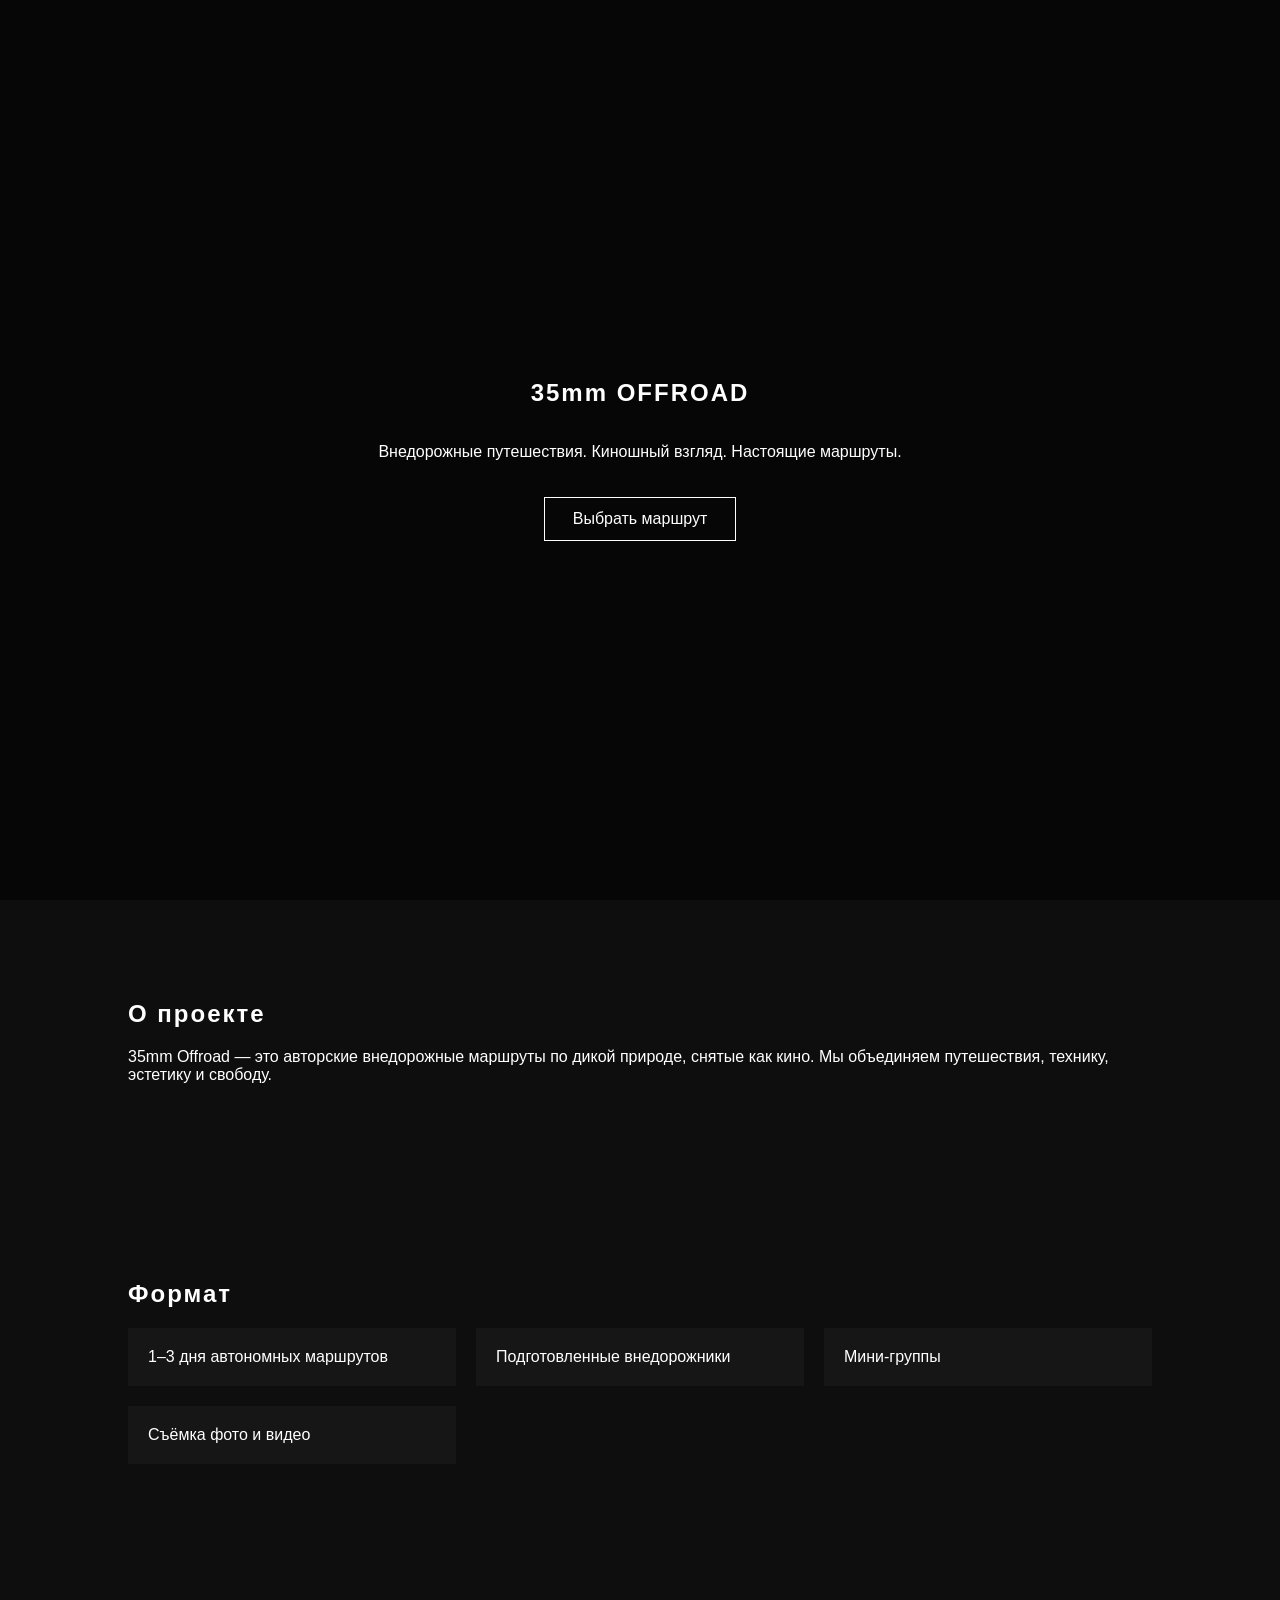
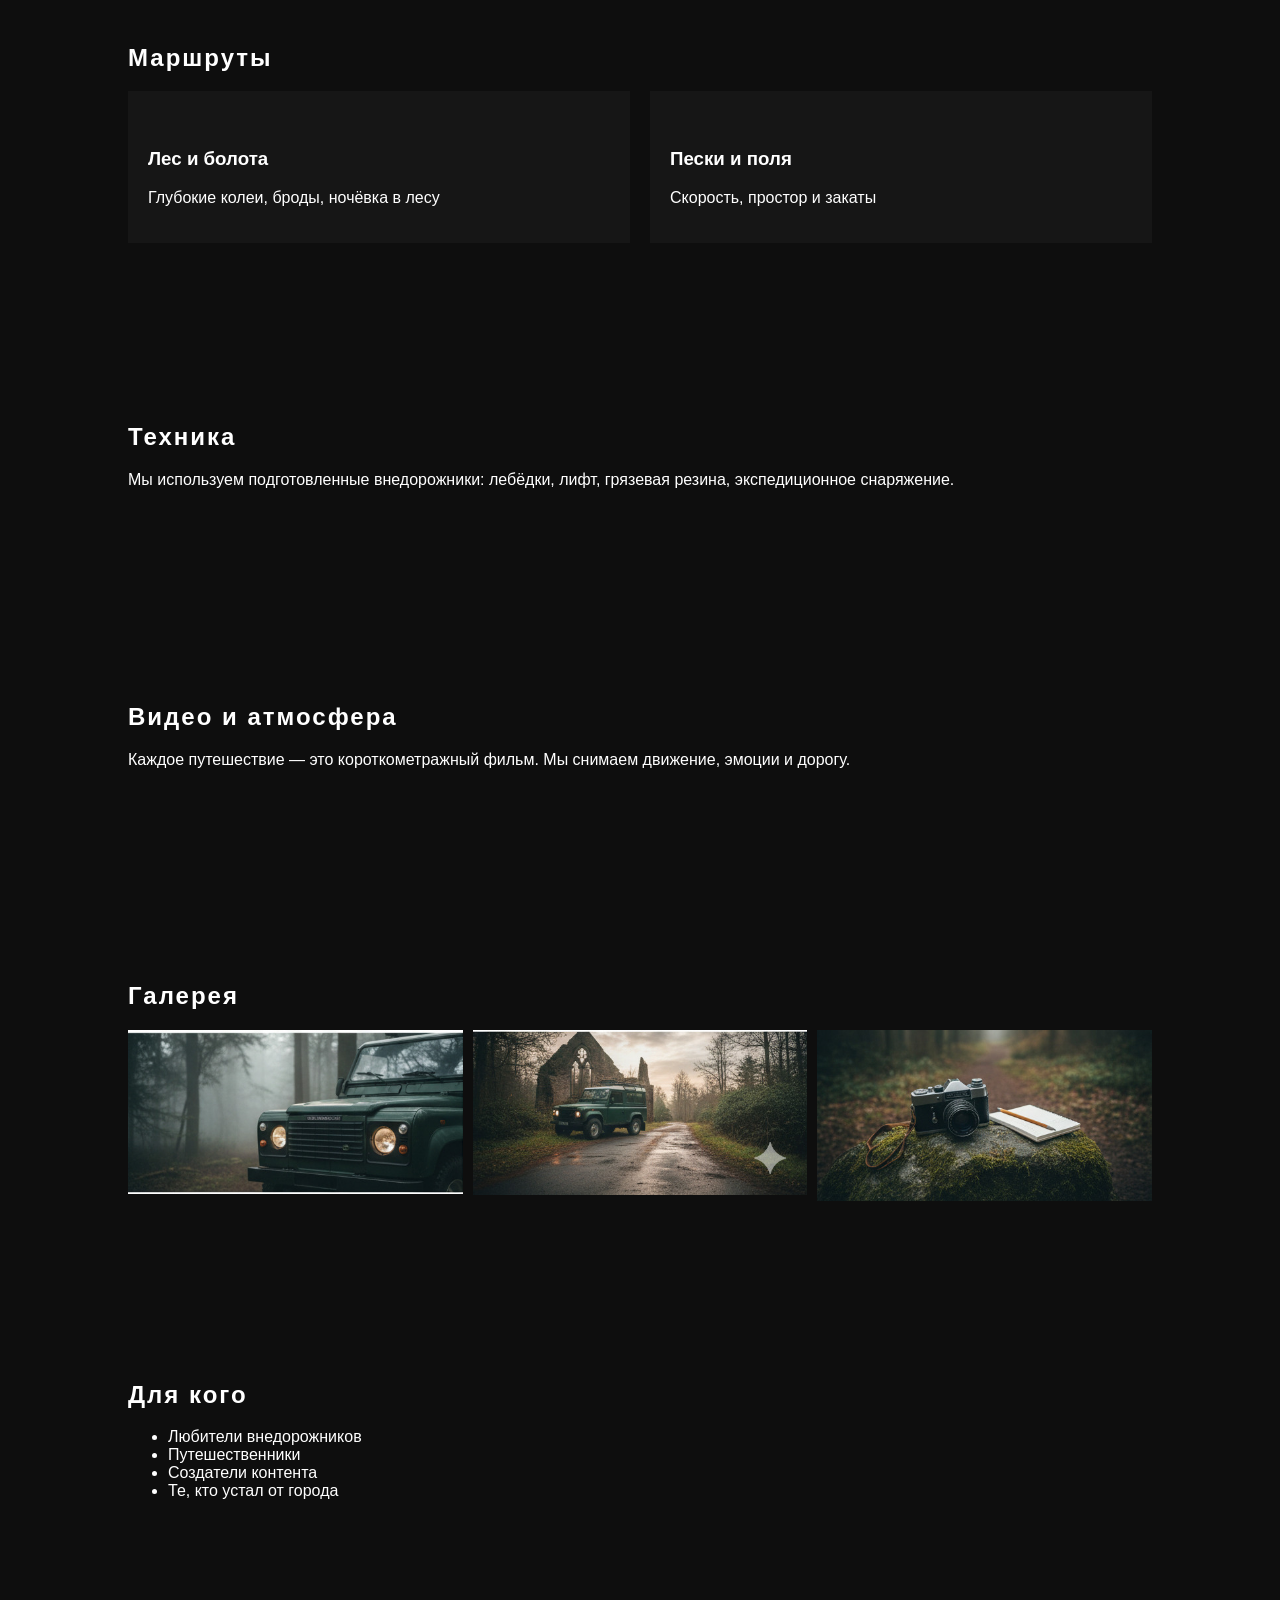
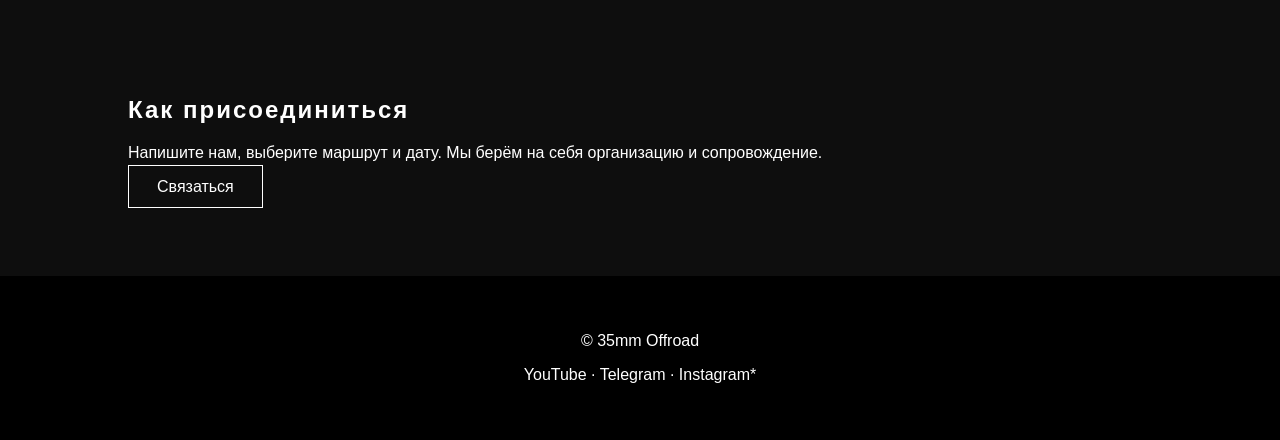
==== commit 7247a4df: "Update index.html" ====
--- a/index.html
+++ b/index.html
@@ -44,12 +44,12 @@
     <h2>Маршруты</h2>
     <div class="cards">
         <div class="card image-card">
-            <img src="images/tour1.jpg" alt="">
+            <img src="img/tour1.jpg" alt="">
             <h3>Лес и болота</h3>
             <p>Глубокие колеи, броды, ночёвка в лесу</p>
         </div>
         <div class="card image-card">
-            <img src="images/tour2.jpg" alt="">
+            <img src="img/tour2.jpg" alt="">
             <h3>Пески и поля</h3>
             <p>Скорость, простор и закаты</p>
         </div>
@@ -63,7 +63,7 @@
         Мы используем подготовленные внедорожники: лебёдки, лифт,
         грязевая резина, экспедиционное снаряжение.
     </p>
-    <img src="images/gear.jpg" alt="">
+    <img src="img/gear.jpg" alt="">
 </section>
 
 <!-- 6. Видео -->
@@ -73,16 +73,16 @@
         Каждое путешествие — это короткометражный фильм.
         Мы снимаем движение, эмоции и дорогу.
     </p>
-    <img src="images/video.jpg" alt="">
+    <img src="img/video.jpg" alt="">
 </section>
 
 <!-- 7. Галерея -->
 <section class="section gallery">
     <h2>Галерея</h2>
     <div class="gallery-grid">
-        <img src="images/gallery1.jpg" alt="">
-        <img src="images/gallery2.jpg" alt="">
-        <img src="images/gallery3.jpg" alt="">
+        <img src="img/gallery1.jpg" alt="">
+        <img src="img/gallery2.jpg" alt="">
+        <img src="img/gallery3.jpg" alt="">
     </div>
 </section>
 
--- a/style.css
+++ b/style.css
@@ -1,130 +1,70 @@
-:root {
-    --dark-green: #2d3e33;
-    --gold: #b58e58;
-    --beige: #f4f1ea;
+body {
+    margin: 0;
+    font-family: Arial, sans-serif;
+    background: #0e0e0e;
+    color: #fff;
 }
 
-* { margin: 0; padding: 0; box-sizing: border-box; }
-body { 
-    font-family: 'Montserrat', sans-serif; 
-    background: var(--beige); 
-    color: #333; 
-    line-height: 1.6; 
-    overflow-x: hidden;
+.section {
+    padding: 80px 10%;
 }
 
-h1, h2 { font-family: 'Playfair Display', serif; }
-
-/* Исправленная шапка */
-header {
-    position: fixed; /* Чтобы меню не уезжало */
-    top: 0;
-    width: 100%;
-    padding: 25px 50px;
-    display: flex;
-    justify-content: space-between;
-    align-items: center;
-    z-index: 1000; /* Самый верхний слой */
-    background: linear-gradient(to bottom, rgba(0,0,0,0.6), transparent);
+h1, h2 {
+    letter-spacing: 2px;
 }
 
-header .logo { color: white; font-weight: 700; letter-spacing: 2px; font-size: 1.2rem; }
-
-nav a { 
-    color: white; 
-    text-decoration: none; 
-    margin-left: 20px; 
-    font-size: 0.85rem; 
-    text-transform: uppercase;
-    transition: 0.3s;
+.hero {
+    height: 100vh;
+    background: url("images/hero.jpg") center/cover no-repeat;
+    position: relative;
 }
 
-nav a:hover { color: var(--gold); }
-
-/* Исправленный Hero-блок */
-.hero {
-    height: 100vh;
-    position: relative;
+.overlay {
+    position: absolute;
+    inset: 0;
+    background: rgba(0,0,0,0.6);
     display: flex;
+    flex-direction: column;
+    justify-content: center;
     align-items: center;
-    justify-content: center;
     text-align: center;
-    color: white;
-    background: url('img/hero.jpg') no-repeat center center/cover;
 }
 
-/* Затемнение фона, чтобы текст читался лучше */
-.hero-overlay {
-    position: absolute;
-    top: 0; left: 0; width: 100%; height: 100%;
-    background: rgba(0, 0, 0, 0.3);
+.btn {
+    margin-top: 20px;
+    padding: 12px 28px;
+    border: 1px solid #fff;
+    color: #fff;
+    text-decoration: none;
 }
 
-.hero-content {
-    position: relative;
-    z-index: 10;
-    padding: 0 20px;
-    margin-top: 50px; /* Отступ от шапки */
+.cards {
+    display: grid;
+    grid-template-columns: repeat(auto-fit,minmax(250px,1fr));
+    gap: 20px;
 }
 
-.hero h1 { font-size: 3.5rem; margin-bottom: 20px; line-height: 1.2; }
-.hero p { font-size: 1.2rem; font-weight: 300; margin-bottom: 30px; }
-
-/* Галерея */
-.gallery-section { padding: 100px 0; background: #e0ddd5; }
-.film-strip { 
-    display: flex; 
-    justify-content: center; 
-    gap: 20px; 
-    flex-wrap: wrap; /* Чтобы на мобильных не ломалось */
+.card {
+    background: #161616;
     padding: 20px;
 }
 
-.frame {
-    background: #1a1a1a;
-    padding: 10px 10px 40px 10px;
-    box-shadow: 0 10px 30px rgba(0,0,0,0.3);
+.image-card img {
+    width: 100%;
 }
 
-.frame img { width: 320px; height: 220px; object-fit: cover; display: block; }
-
-/* Секция Бронирования */
-.booking {
-    padding: 120px 20px;
-    background: linear-gradient(rgba(0,0,0,0.4), rgba(0,0,0,0.4)), url('img/hero.jpg') no-repeat center center/cover;
-    display: flex; justify-content: center;
+.gallery-grid {
+    display: grid;
+    grid-template-columns: repeat(3,1fr);
+    gap: 10px;
 }
 
-.booking-card {
-    background: rgba(255, 255, 255, 0.95);
-    padding: 50px;
-    max-width: 450px;
+.gallery-grid img {
     width: 100%;
-    text-align: center;
-    border-radius: 4px;
 }
 
-.booking-card h2 { color: var(--dark-green); margin-bottom: 20px; }
-
-form { display: flex; flex-direction: column; gap: 15px; }
-input { padding: 12px; border: 1px solid #ccc; font-family: inherit; }
-
-.btn-main {
-    background: var(--gold);
-    color: white;
-    padding: 16px 32px;
-    border: none;
-    text-decoration: none;
-    font-weight: 600;
-    cursor: pointer;
-    transition: 0.3s;
+.footer {
+    padding: 40px;
+    text-align: center;
+    background: #000;
 }
-
-.btn-main:hover { background: #967445; transform: translateY(-2px); }
-
-/* Адаптивность для мобилок */
-@media (max-width: 768px) {
-    header { padding: 20px; flex-direction: column; gap: 15px; }
-    .hero h1 { font-size: 2.2rem; }
-    .frame img { width: 100%; height: auto; }
-}
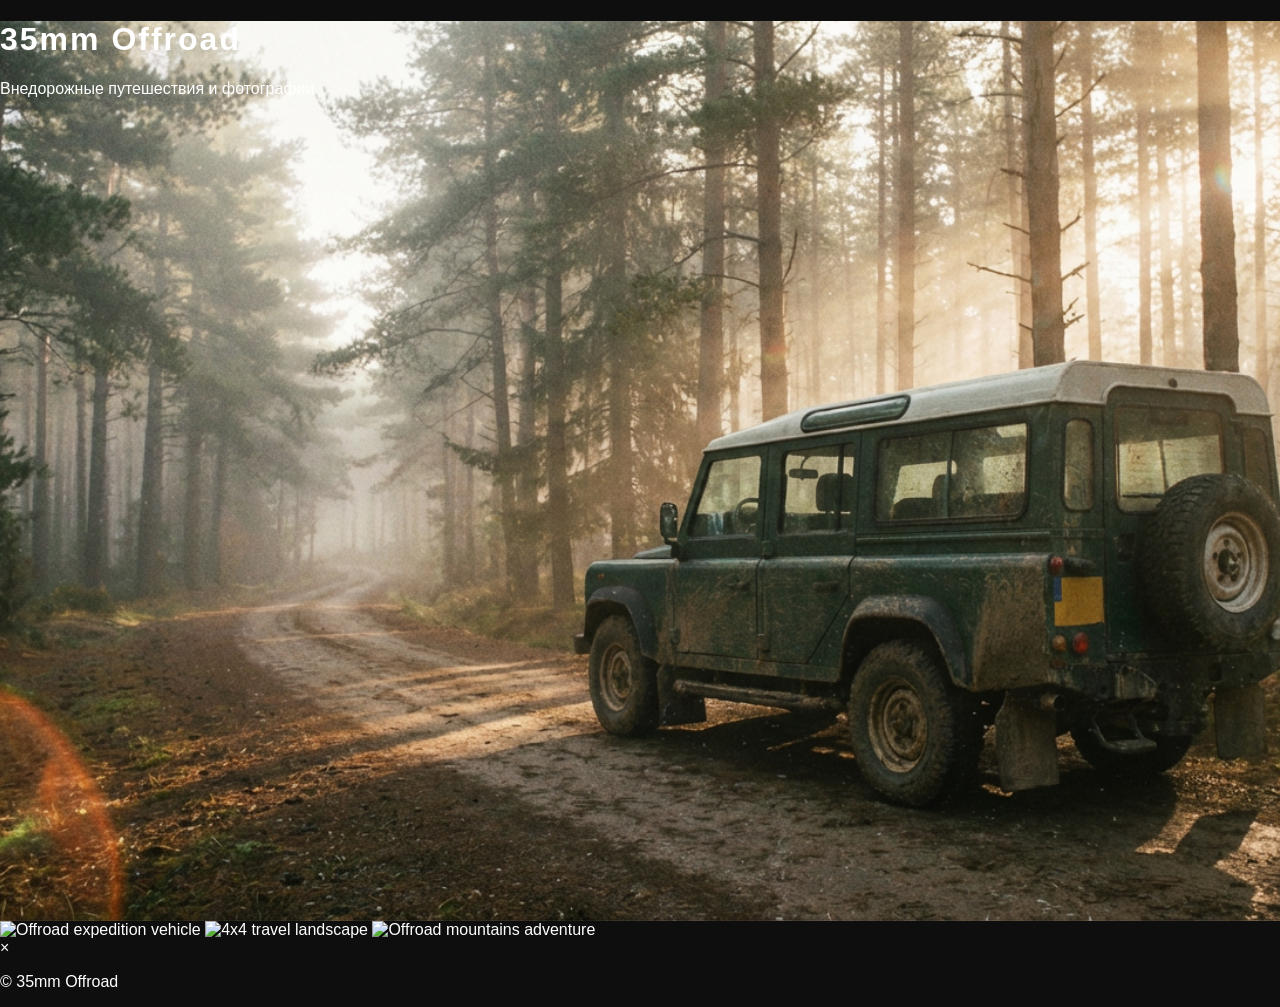
==== commit 255acf7b: "Update index.html" ====
--- a/index.html
+++ b/index.html
@@ -1,117 +1,63 @@
 <!DOCTYPE html>
 <html lang="ru">
+
 <head>
-    <meta charset="UTF-8">
-    <title>35mm Offroad</title>
-    <meta name="viewport" content="width=device-width, initial-scale=1.0">
-    <link rel="stylesheet" href="style.css">
+
+<meta charset="UTF-8">
+<meta name="viewport" content="width=device-width, initial-scale=1">
+
+<title>35mm Offroad — внедорожные экспедиции и фотографии</title>
+
+<meta name="description" content="Фотографии внедорожных экспедиций, offroad путешествий и 4x4 приключений.">
+
+<link rel="canonical" href="https://www.35mmoffroad.ru/">
+
+<meta property="og:title" content="35mm Offroad">
+<meta property="og:description" content="Фотографии внедорожных экспедиций">
+<meta property="og:image" content="https://www.35mmoffroad.ru/img/cover.webp">
+<meta property="og:type" content="website">
+
+<link rel="stylesheet" href="style.css">
+
 </head>
+
 <body>
 
-<!-- 1. Hero -->
-<section class="hero">
-    <div class="overlay">
-        <h1>35mm OFFROAD</h1>
-        <p>Внедорожные путешествия. Киношный взгляд. Настоящие маршруты.</p>
-        <a href="#tours" class="btn">Выбрать маршрут</a>
-    </div>
+<header class="hero">
+
+<div class="hero-overlay">
+
+<h1>35mm Offroad</h1>
+
+<p>Внедорожные путешествия и фотографии</p>
+
+</div>
+
+</header>
+
+<section class="gallery" id="gallery">
+
+<img src="img/photo1.webp" loading="lazy" alt="Offroad expedition vehicle">
+<img src="img/photo2.webp" loading="lazy" alt="4x4 travel landscape">
+<img src="img/photo3.webp" loading="lazy" alt="Offroad mountains adventure">
+
 </section>
 
-<!-- 2. О проекте -->
-<section class="section about">
-    <div class="content">
-        <h2>О проекте</h2>
-        <p>
-            35mm Offroad — это авторские внедорожные маршруты по дикой природе,
-            снятые как кино. Мы объединяем путешествия, технику, эстетику и свободу.
-        </p>
-    </div>
-</section>
+<div class="lightbox" id="lightbox">
 
-<!-- 3. Формат путешествий -->
-<section class="section format">
-    <h2>Формат</h2>
-    <div class="cards">
-        <div class="card">1–3 дня автономных маршрутов</div>
-        <div class="card">Подготовленные внедорожники</div>
-        <div class="card">Мини-группы</div>
-        <div class="card">Съёмка фото и видео</div>
-    </div>
-</section>
+<span class="close">×</span>
 
-<!-- 4. Маршруты -->
-<section class="section tours" id="tours">
-    <h2>Маршруты</h2>
-    <div class="cards">
-        <div class="card image-card">
-            <img src="img/tour1.jpg" alt="">
-            <h3>Лес и болота</h3>
-            <p>Глубокие колеи, броды, ночёвка в лесу</p>
-        </div>
-        <div class="card image-card">
-            <img src="img/tour2.jpg" alt="">
-            <h3>Пески и поля</h3>
-            <p>Скорость, простор и закаты</p>
-        </div>
-    </div>
-</section>
+<img class="lightbox-img" id="lightbox-img">
 
-<!-- 5. Техника -->
-<section class="section gear">
-    <h2>Техника</h2>
-    <p>
-        Мы используем подготовленные внедорожники: лебёдки, лифт,
-        грязевая резина, экспедиционное снаряжение.
-    </p>
-    <img src="img/gear.jpg" alt="">
-</section>
+</div>
 
-<!-- 6. Видео -->
-<section class="section video">
-    <h2>Видео и атмосфера</h2>
-    <p>
-        Каждое путешествие — это короткометражный фильм.
-        Мы снимаем движение, эмоции и дорогу.
-    </p>
-    <img src="img/video.jpg" alt="">
-</section>
+<footer>
 
-<!-- 7. Галерея -->
-<section class="section gallery">
-    <h2>Галерея</h2>
-    <div class="gallery-grid">
-        <img src="img/gallery1.jpg" alt="">
-        <img src="img/gallery2.jpg" alt="">
-        <img src="img/gallery3.jpg" alt="">
-    </div>
-</section>
+<p>© 35mm Offroad</p>
 
-<!-- 8. Для кого -->
-<section class="section audience">
-    <h2>Для кого</h2>
-    <ul>
-        <li>Любители внедорожников</li>
-        <li>Путешественники</li>
-        <li>Создатели контента</li>
-        <li>Те, кто устал от города</li>
-    </ul>
-</section>
+</footer>
 
-<!-- 9. Как присоединиться -->
-<section class="section join">
-    <h2>Как присоединиться</h2>
-    <p>
-        Напишите нам, выберите маршрут и дату.
-        Мы берём на себя организацию и сопровождение.
-    </p>
-    <a href="#" class="btn">Связаться</a>
-</section>
-
-<!-- 10. Футер -->
-<footer class="footer">
-    <p>© 35mm Offroad</p>
-    <p>YouTube · Telegram · Instagram*</p>
-</footer>
+<script src="gallery.js"></script>
 
 </body>
 </html>
--- a/style.css
+++ b/style.css
@@ -15,7 +15,7 @@
 
 .hero {
     height: 100vh;
-    background: url("images/hero.jpg") center/cover no-repeat;
+    background: url("img/hero.jpg") center/cover no-repeat;
     position: relative;
 }
 
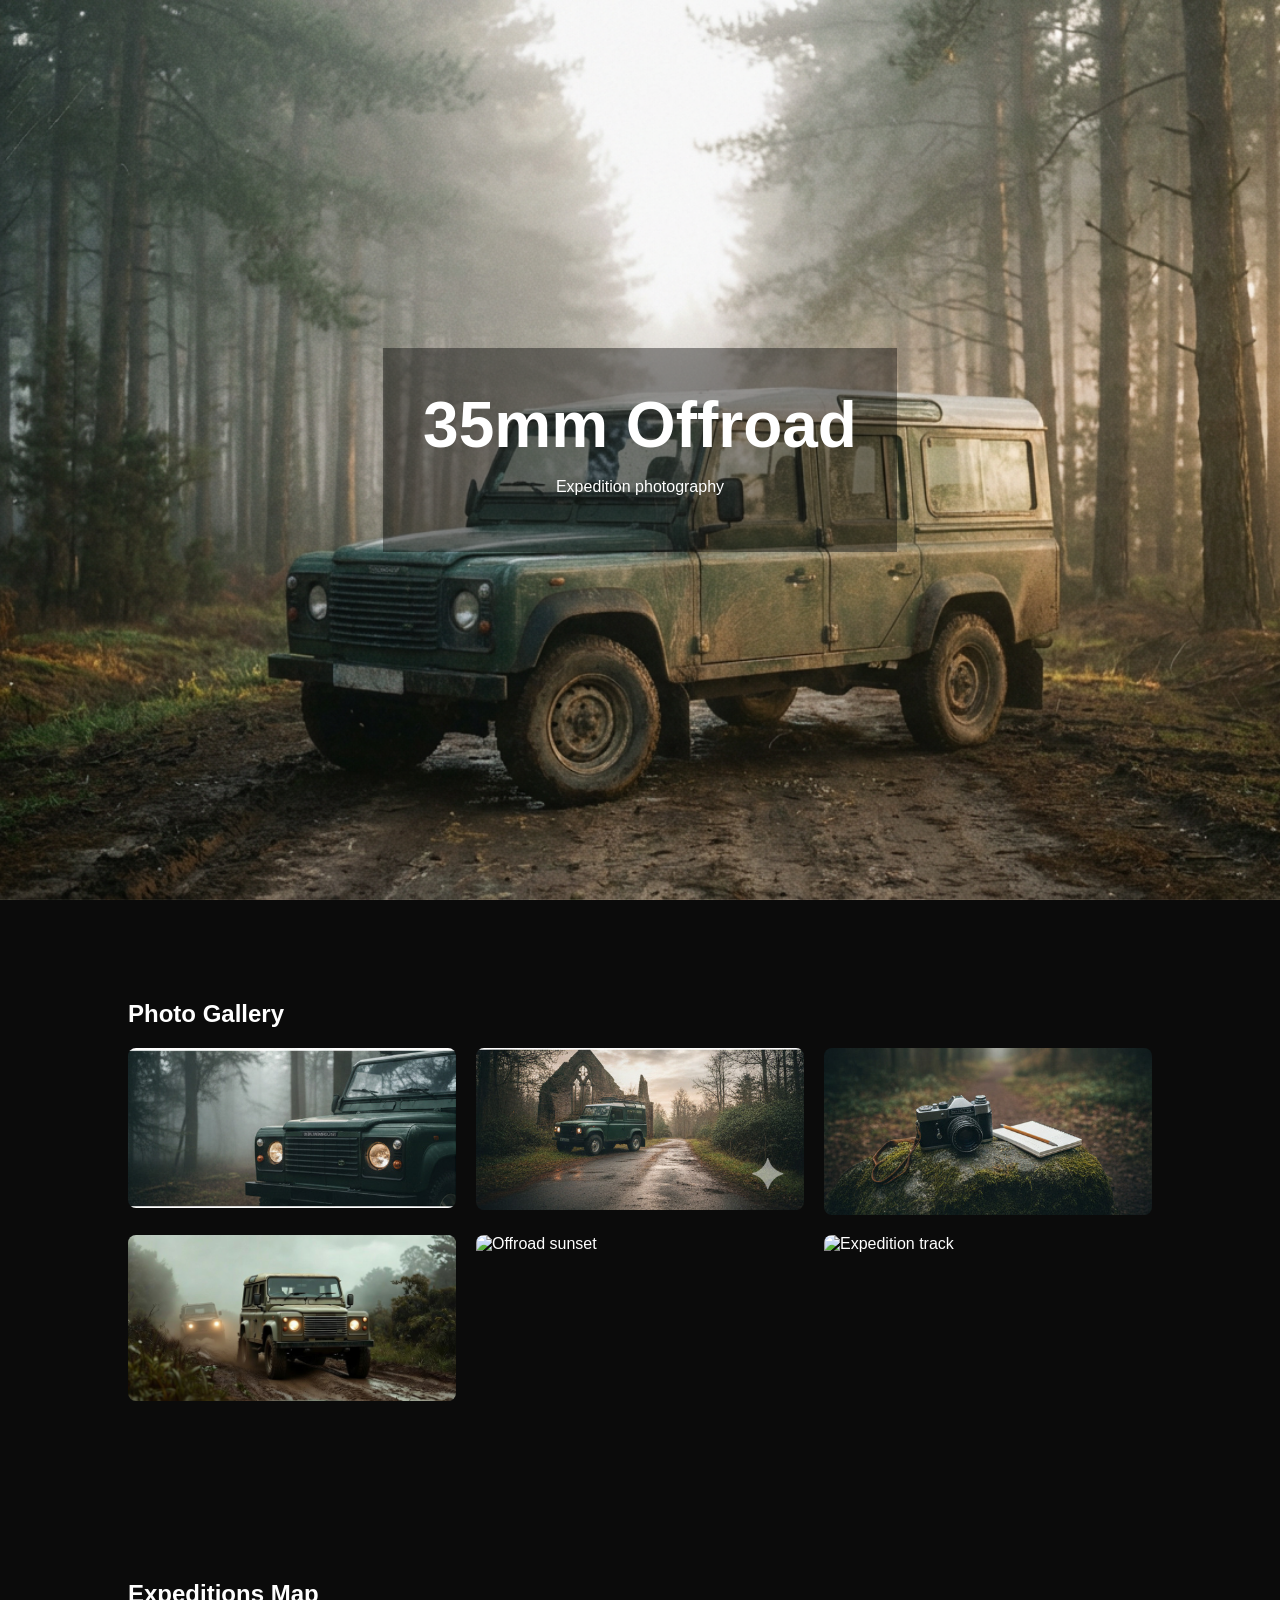
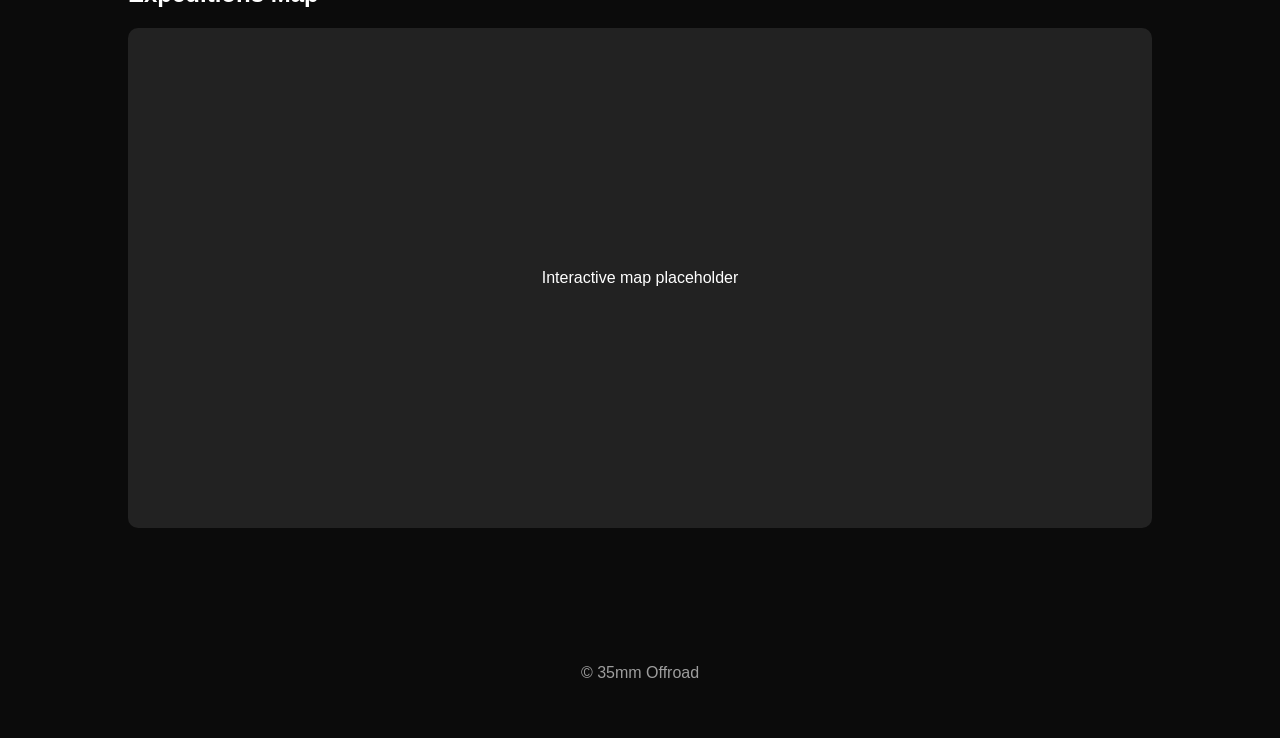
==== commit 36abbd8f: "Add files via upload" ====
--- a/index.html
+++ b/index.html
@@ -1,63 +1,38 @@
 <!DOCTYPE html>
-<html lang="ru">
-
+<html lang="en">
 <head>
-
 <meta charset="UTF-8">
-<meta name="viewport" content="width=device-width, initial-scale=1">
-
-<title>35mm Offroad — внедорожные экспедиции и фотографии</title>
-
-<meta name="description" content="Фотографии внедорожных экспедиций, offroad путешествий и 4x4 приключений.">
-
-<link rel="canonical" href="https://www.35mmoffroad.ru/">
-
-<meta property="og:title" content="35mm Offroad">
-<meta property="og:description" content="Фотографии внедорожных экспедиций">
-<meta property="og:image" content="https://www.35mmoffroad.ru/img/cover.webp">
-<meta property="og:type" content="website">
-
+<meta name="viewport" content="width=device-width, initial-scale=1.0">
+<title>35mm Offroad | Expedition Photography</title>
+<meta name="description" content="Offroad expeditions, adventure photography and travel stories.">
 <link rel="stylesheet" href="style.css">
-
+<link rel="preload" as="image" href="img/cover.jpg">
 </head>
-
 <body>
 
 <header class="hero">
-
-<div class="hero-overlay">
-
-<h1>35mm Offroad</h1>
-
-<p>Внедорожные путешествия и фотографии</p>
-
-</div>
-
+  <div class="hero-overlay">
+    <h1>35mm Offroad</h1>
+    <p>Expedition photography</p>
+  </div>
 </header>
 
-<section class="gallery" id="gallery">
-
-<img src="img/photo1.webp" loading="lazy" alt="Offroad expedition vehicle">
-<img src="img/photo2.webp" loading="lazy" alt="4x4 travel landscape">
-<img src="img/photo3.webp" loading="lazy" alt="Offroad mountains adventure">
-
+<section class="gallery-section">
+<h2>Photo Gallery</h2>
+<div id="gallery"></div>
 </section>
 
-<div class="lightbox" id="lightbox">
-
-<span class="close">×</span>
-
-<img class="lightbox-img" id="lightbox-img">
-
-</div>
+<section class="map-section">
+<h2>Expeditions Map</h2>
+<div id="map"></div>
+</section>
 
 <footer>
-
 <p>© 35mm Offroad</p>
-
 </footer>
 
+<script src="app.js"></script>
 <script src="gallery.js"></script>
-
+<script src="map.js"></script>
 </body>
 </html>
--- a/style.css
+++ b/style.css
@@ -1,70 +1,12 @@
-body {
-    margin: 0;
-    font-family: Arial, sans-serif;
-    background: #0e0e0e;
-    color: #fff;
-}
 
-.section {
-    padding: 80px 10%;
-}
-
-h1, h2 {
-    letter-spacing: 2px;
-}
-
-.hero {
-    height: 100vh;
-    background: url("img/hero.jpg") center/cover no-repeat;
-    position: relative;
-}
-
-.overlay {
-    position: absolute;
-    inset: 0;
-    background: rgba(0,0,0,0.6);
-    display: flex;
-    flex-direction: column;
-    justify-content: center;
-    align-items: center;
-    text-align: center;
-}
-
-.btn {
-    margin-top: 20px;
-    padding: 12px 28px;
-    border: 1px solid #fff;
-    color: #fff;
-    text-decoration: none;
-}
-
-.cards {
-    display: grid;
-    grid-template-columns: repeat(auto-fit,minmax(250px,1fr));
-    gap: 20px;
-}
-
-.card {
-    background: #161616;
-    padding: 20px;
-}
-
-.image-card img {
-    width: 100%;
-}
-
-.gallery-grid {
-    display: grid;
-    grid-template-columns: repeat(3,1fr);
-    gap: 10px;
-}
-
-.gallery-grid img {
-    width: 100%;
-}
-
-.footer {
-    padding: 40px;
-    text-align: center;
-    background: #000;
-}
+body{margin:0;font-family:Arial;background:#0b0b0b;color:white}
+.hero{height:100vh;background:url(img/cover.jpg) center/cover;display:flex;align-items:center;justify-content:center}
+.hero-overlay{text-align:center;background:rgba(0,0,0,0.4);padding:40px}
+.hero h1{font-size:64px;margin:0}
+.gallery-section{padding:80px 10%}
+#gallery{display:grid;grid-template-columns:repeat(auto-fit,minmax(300px,1fr));gap:20px}
+#gallery img{width:100%;border-radius:8px;cursor:pointer;transition:transform .3s}
+#gallery img:hover{transform:scale(1.05)}
+.map-section{padding:80px 10%}
+#map{height:500px;background:#222;border-radius:10px;display:flex;align-items:center;justify-content:center}
+footer{text-align:center;padding:40px;opacity:.6}
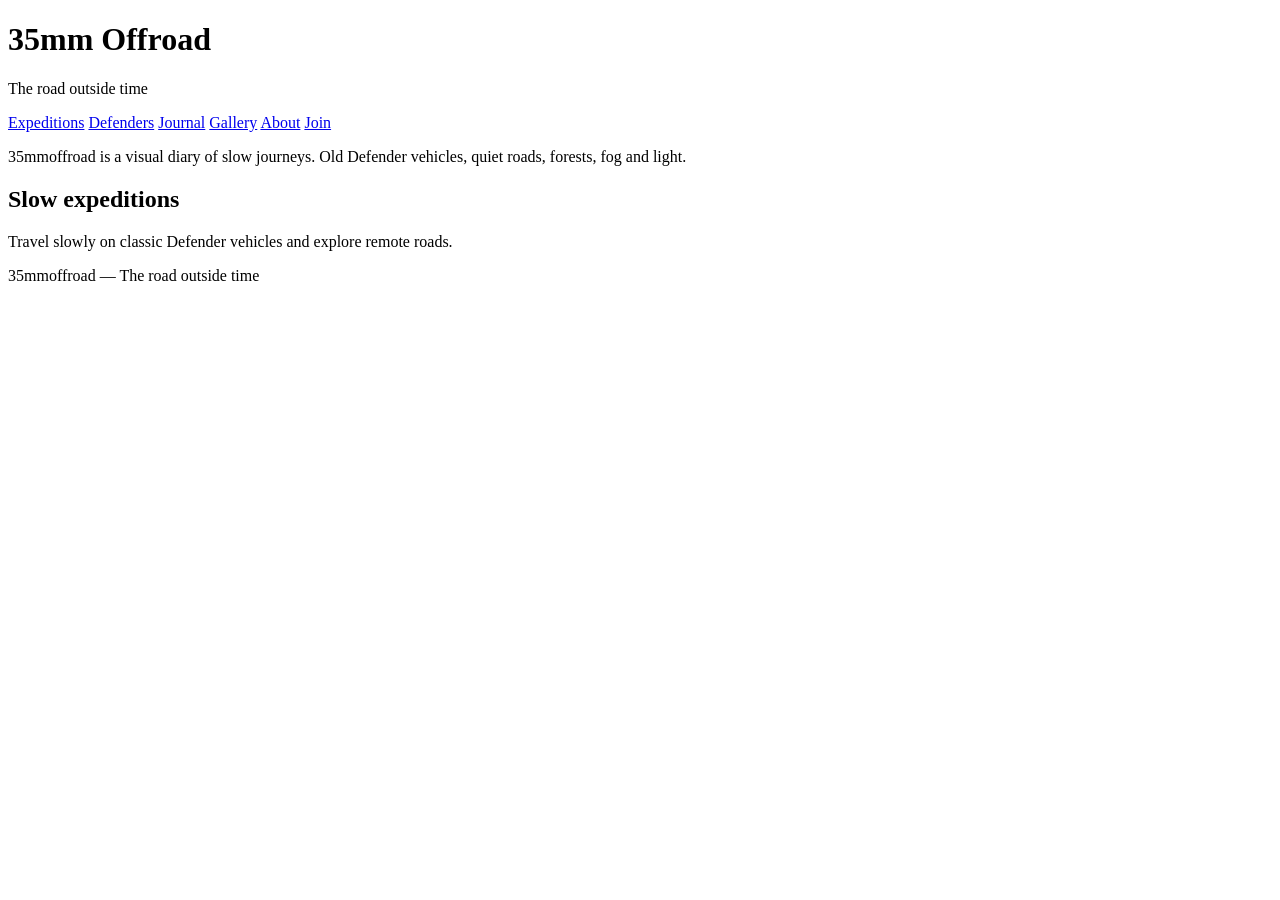
==== commit 66eb6e2a: "Add files via upload" ====
--- a/index.html
+++ b/index.html
@@ -3,36 +3,46 @@
 <head>
 <meta charset="UTF-8">
 <meta name="viewport" content="width=device-width, initial-scale=1.0">
-<title>35mm Offroad | Expedition Photography</title>
-<meta name="description" content="Offroad expeditions, adventure photography and travel stories.">
-<link rel="stylesheet" href="style.css">
-<link rel="preload" as="image" href="img/cover.jpg">
+<title>35mm Offroad — The Road Outside Time</title>
+<meta name="description" content="Slow expeditions on classic Defender vehicles.">
+<link rel="stylesheet" href="css/style.css">
 </head>
+
 <body>
 
 <header class="hero">
-  <div class="hero-overlay">
-    <h1>35mm Offroad</h1>
-    <p>Expedition photography</p>
-  </div>
+<div class="overlay">
+<h1>35mm Offroad</h1>
+<p class="tagline">The road outside time</p>
+</div>
 </header>
 
-<section class="gallery-section">
-<h2>Photo Gallery</h2>
-<div id="gallery"></div>
+<nav class="nav">
+<a href="expeditions.html">Expeditions</a>
+<a href="defenders.html">Defenders</a>
+<a href="journal.html">Journal</a>
+<a href="gallery.html">Gallery</a>
+<a href="about.html">About</a>
+<a href="join.html">Join</a>
+</nav>
+
+<section class="intro">
+<p>
+35mmoffroad is a visual diary of slow journeys.
+Old Defender vehicles, quiet roads, forests, fog and light.
+</p>
 </section>
 
-<section class="map-section">
-<h2>Expeditions Map</h2>
-<div id="map"></div>
+<section class="highlight">
+<h2>Slow expeditions</h2>
+<p>Travel slowly on classic Defender vehicles and explore remote roads.</p>
 </section>
 
 <footer>
-<p>© 35mm Offroad</p>
+<p>35mmoffroad — The road outside time</p>
 </footer>
 
-<script src="app.js"></script>
-<script src="gallery.js"></script>
-<script src="map.js"></script>
+<script src="js/parallax.js"></script>
+
 </body>
 </html>
